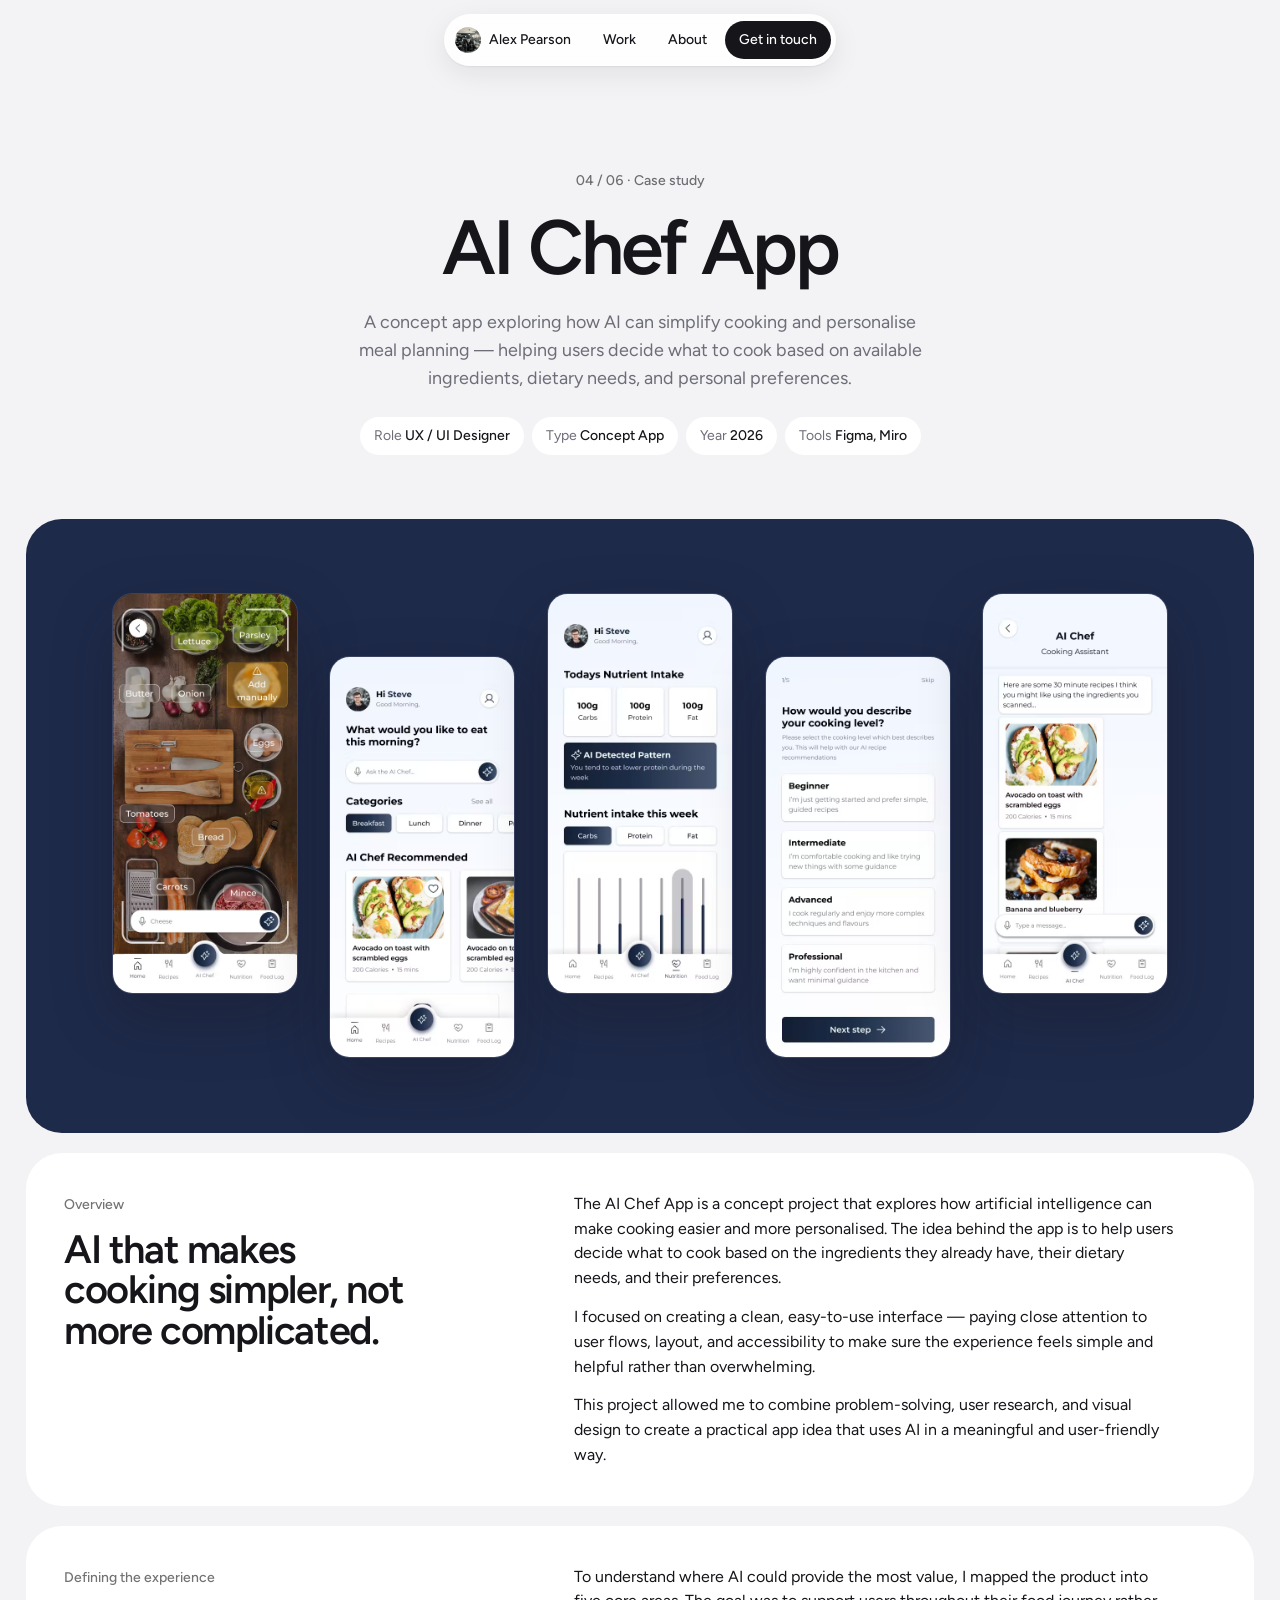
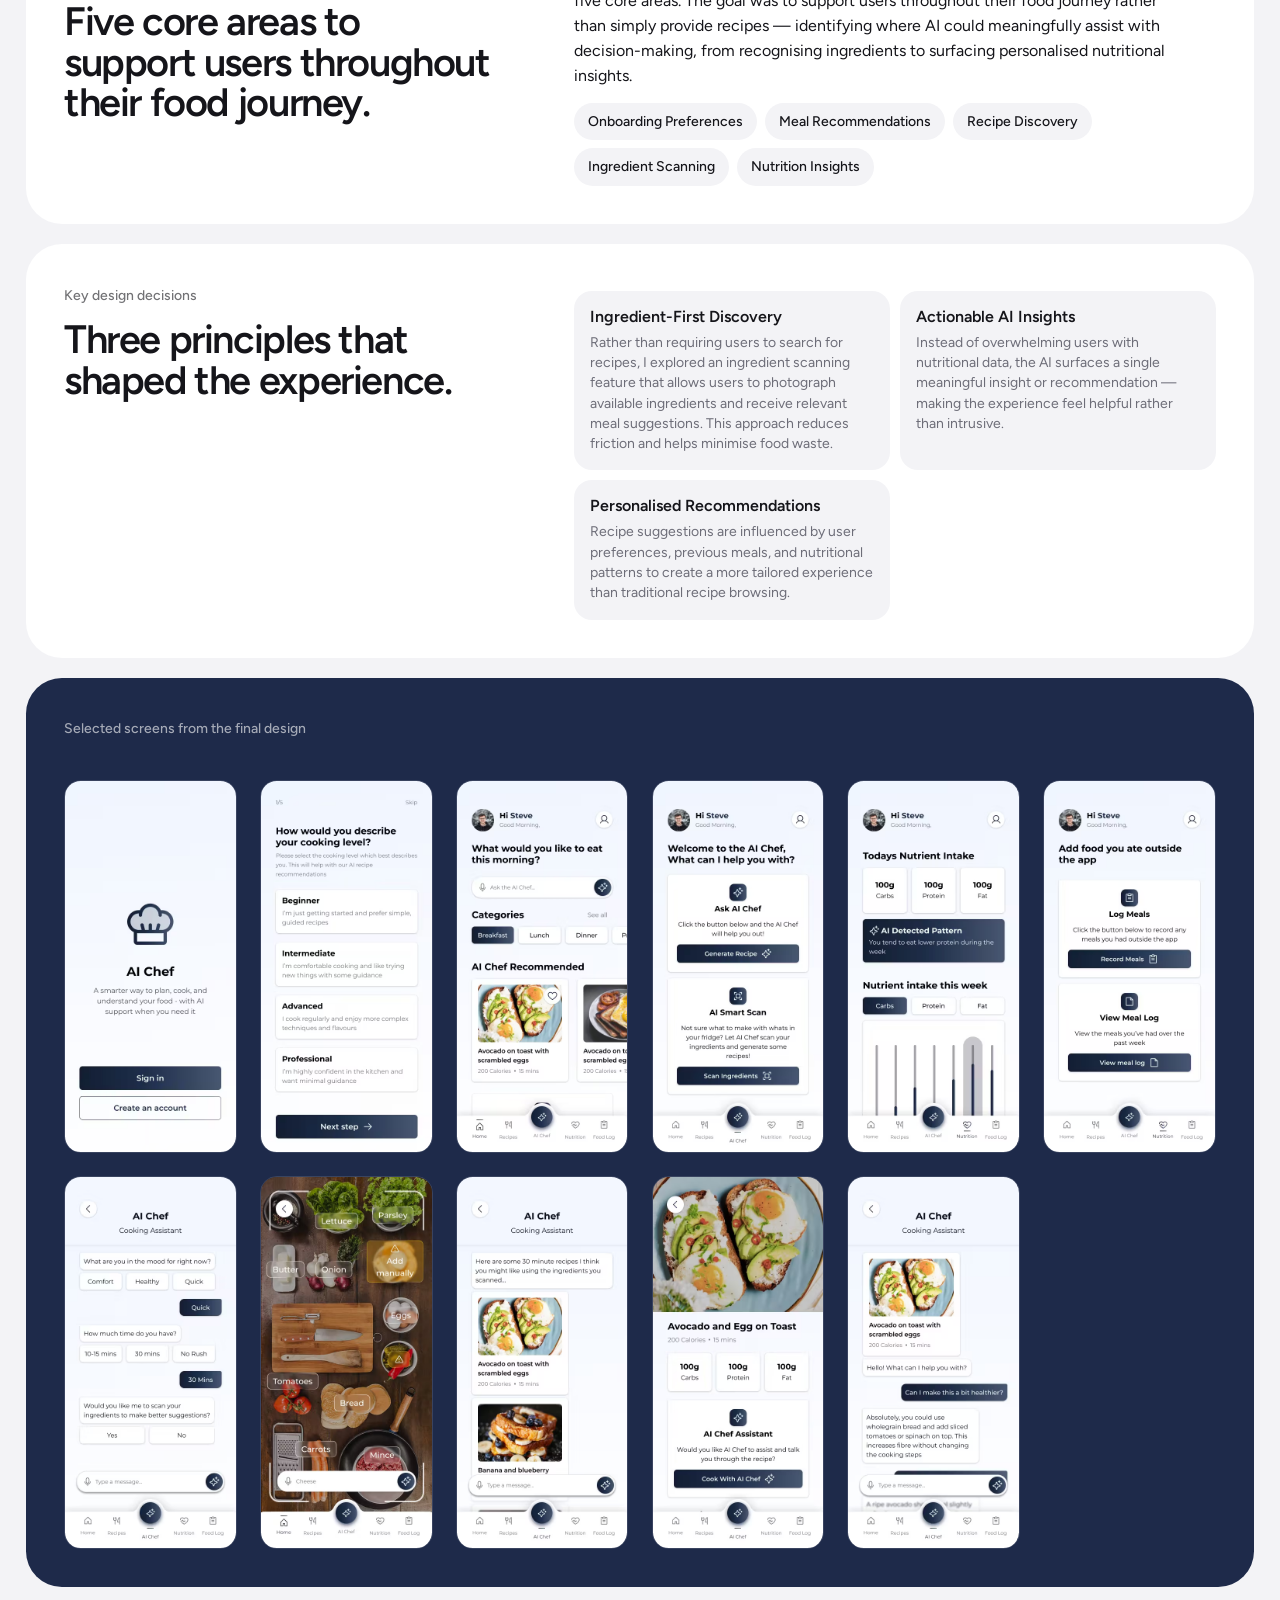
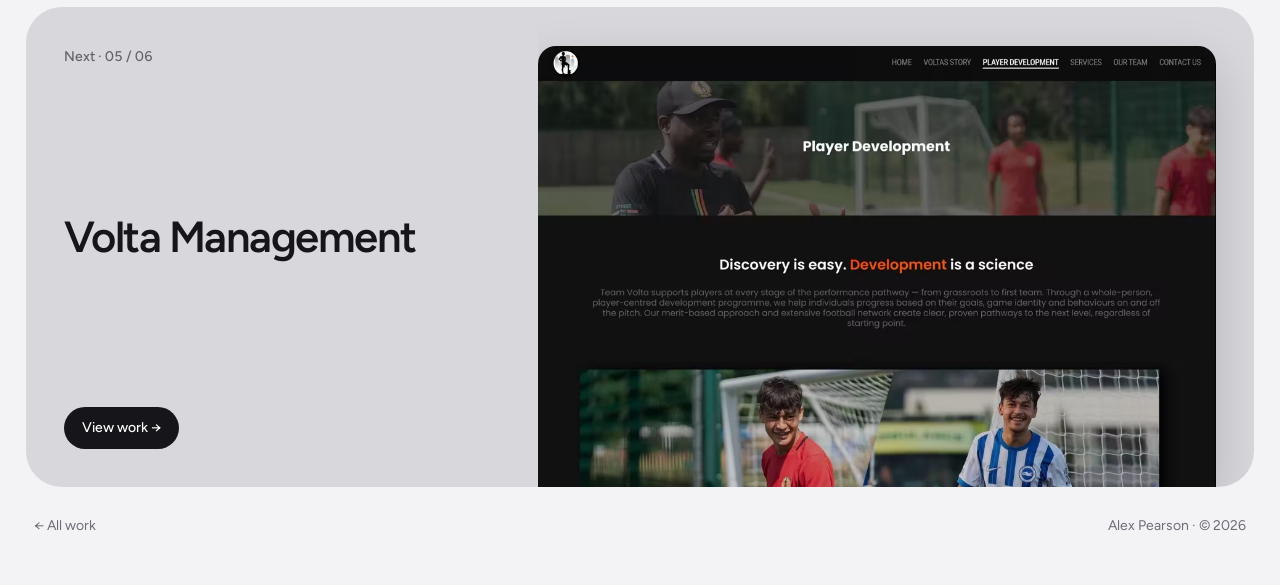
==== ai-chef.html @ eb82ab1e "Speed up page loads with smaller images Serve AVIF copies of every image through <picture>, keeping " ====
<!DOCTYPE html>
<html lang="en">
<head>
  <meta charset="UTF-8" />
  <meta name="viewport" content="width=device-width, initial-scale=1.0" />
  <title>AI Chef App — Alex Pearson</title>
  <meta name="description" content="Case study: a concept app that uses AI to help people decide what to cook from the ingredients they already have." />
  <link rel="preconnect" href="https://fonts.googleapis.com" />
  <link rel="preconnect" href="https://fonts.gstatic.com" crossorigin />
  <link href="https://fonts.googleapis.com/css2?family=Figtree:wght@400;500;600&display=swap" rel="stylesheet" />
  <link rel="stylesheet" href="styles.css" />
</head>
<body>

  <!-- NAV -->
  <nav class="dock">
    <a class="me" href="index.html"><img src="Profile-avatar.jpg" width="26" height="26" alt="" />Alex Pearson</a>
    <a href="index.html#work">Work</a>
    <a href="index.html#about">About</a>
    <a class="go" href="index.html#about">Get in touch</a>
  </nav>

  <header class="hero case">
    <span class="label">04 / 06 · Case study</span>
    <h1>AI Chef App</h1>
    <p>A concept app exploring how AI can simplify cooking and personalise meal planning — helping users decide what to cook based on available ingredients, dietary needs, and personal preferences.</p>
    <div class="pills">
      <span class="pill"><span class="grey">Role</span> <b>UX / UI Designer</b></span>
      <span class="pill"><span class="grey">Type</span> <b>Concept App</b></span>
      <span class="pill"><span class="grey">Year</span> <b>2026</b></span>
      <span class="pill"><span class="grey">Tools</span> <b>Figma, Miro</b></span>
    </div>
  </header>

  <main class="wrap">

    <div class="card dark showcase" style="--tint: var(--aichef);">
      <picture><source srcset="AI%20chef/8.avif" type="image/avif" /><img src="AI%20chef/8.jpg" width="440" height="956" alt="Ingredient scanner labelling items on a worktop" /></picture>
      <picture><source srcset="AI%20chef/3.avif" type="image/avif" /><img src="AI%20chef/3.jpg" width="440" height="956" alt="Home screen with recommended meals" /></picture>
      <picture><source srcset="AI%20chef/5.avif" type="image/avif" /><img src="AI%20chef/5.jpg" width="440" height="956" alt="Nutrition screen" /></picture>
      <picture><source srcset="AI%20chef/2.avif" type="image/avif" /><img src="AI%20chef/2.jpg" width="440" height="956" alt="AI Chef screen" /></picture>
      <picture><source srcset="AI%20chef/9.avif" type="image/avif" /><img src="AI%20chef/9.jpg" width="440" height="956" alt="AI Chef screen" /></picture>
    </div>

    <!-- OVERVIEW -->
    <section class="card read">
      <div>
        <span class="label">Overview</span>
        <h2>AI that makes cooking simpler, not more complicated.</h2>
      </div>
      <div class="body">
        <p>The AI Chef App is a concept project that explores how artificial intelligence can make cooking easier and more personalised. The idea behind the app is to help users decide what to cook based on the ingredients they already have, their dietary needs, and their preferences.</p>
        <p>I focused on creating a clean, easy-to-use interface — paying close attention to user flows, layout, and accessibility to make sure the experience feels simple and helpful rather than overwhelming.</p>
        <p>This project allowed me to combine problem-solving, user research, and visual design to create a practical app idea that uses AI in a meaningful and user-friendly way.</p>
      </div>
    </section>

    <!-- DEFINING THE EXPERIENCE -->
    <section class="card read">
      <div>
        <span class="label">Defining the experience</span>
        <h2>Five core areas to support users throughout their food journey.</h2>
      </div>
      <div class="body">
        <p>To understand where AI could provide the most value, I mapped the product into five core areas. The goal was to support users throughout their food journey rather than simply provide recipes — identifying where AI could meaningfully assist with decision-making, from recognising ingredients to surfacing personalised nutritional insights.</p>
        <div class="pills">
          <span class="pill">Onboarding Preferences</span>
          <span class="pill">Meal Recommendations</span>
          <span class="pill">Recipe Discovery</span>
          <span class="pill">Ingredient Scanning</span>
          <span class="pill">Nutrition Insights</span>
        </div>
      </div>
    </section>

    <!-- KEY DESIGN DECISIONS -->
    <section class="card read">
      <div>
        <span class="label">Key design decisions</span>
        <h2>Three principles that shaped the experience.</h2>
      </div>
      <div class="body">
        <div class="tiles">
          <div><b>Ingredient-First Discovery</b><span>Rather than requiring users to search for recipes, I explored an ingredient scanning feature that allows users to photograph available ingredients and receive relevant meal suggestions. This approach reduces friction and helps minimise food waste.</span></div>
          <div><b>Actionable AI Insights</b><span>Instead of overwhelming users with nutritional data, the AI surfaces a single meaningful insight or recommendation — making the experience feel helpful rather than intrusive.</span></div>
          <div><b>Personalised Recommendations</b><span>Recipe suggestions are influenced by user preferences, previous meals, and nutritional patterns to create a more tailored experience than traditional recipe browsing.</span></div>
        </div>
      </div>
    </section>

    <!-- APP SCREENS -->
    <section class="card dark" style="--tint: var(--aichef);">
      <div class="caption"><span class="label">Selected screens from the final design</span></div>
      <div class="screens" style="--cols: 6;">
        <picture><source srcset="AI%20chef/1.avif" type="image/avif" /><img loading="lazy" decoding="async" src="AI%20chef/1.jpg" width="440" height="956" alt="AI Chef screen 1" /></picture>
        <picture><source srcset="AI%20chef/2.avif" type="image/avif" /><img loading="lazy" decoding="async" src="AI%20chef/2.jpg" width="440" height="956" alt="AI Chef screen 2" /></picture>
        <picture><source srcset="AI%20chef/3.avif" type="image/avif" /><img loading="lazy" decoding="async" src="AI%20chef/3.jpg" width="440" height="956" alt="AI Chef screen 3" /></picture>
        <picture><source srcset="AI%20chef/4.avif" type="image/avif" /><img loading="lazy" decoding="async" src="AI%20chef/4.jpg" width="440" height="956" alt="AI Chef screen 4" /></picture>
        <picture><source srcset="AI%20chef/5.avif" type="image/avif" /><img loading="lazy" decoding="async" src="AI%20chef/5.jpg" width="440" height="956" alt="AI Chef screen 5" /></picture>
        <picture><source srcset="AI%20chef/6.avif" type="image/avif" /><img loading="lazy" decoding="async" src="AI%20chef/6.jpg" width="440" height="956" alt="AI Chef screen 6" /></picture>
        <picture><source srcset="AI%20chef/7.avif" type="image/avif" /><img loading="lazy" decoding="async" src="AI%20chef/7.jpg" width="440" height="956" alt="AI Chef screen 7" /></picture>
        <picture><source srcset="AI%20chef/8.avif" type="image/avif" /><img loading="lazy" decoding="async" src="AI%20chef/8.jpg" width="440" height="956" alt="AI Chef screen 8" /></picture>
        <picture><source srcset="AI%20chef/9.avif" type="image/avif" /><img loading="lazy" decoding="async" src="AI%20chef/9.jpg" width="440" height="956" alt="AI Chef screen 9" /></picture>
        <picture><source srcset="AI%20chef/10.avif" type="image/avif" /><img loading="lazy" decoding="async" src="AI%20chef/10.jpg" width="440" height="956" alt="AI Chef screen 10" /></picture>
        <picture><source srcset="AI%20chef/11.avif" type="image/avif" /><img loading="lazy" decoding="async" src="AI%20chef/11.jpg" width="440" height="956" alt="AI Chef screen 11" /></picture>
      </div>
    </section>

    <!-- NEXT PROJECT -->
    <a class="card next" style="--tint: var(--volta);" href="volta-management.html">
      <div class="next-text">
        <span class="label">Next · 05 / 06</span>
        <h2>Volta Management</h2>
        <span class="more">View work →</span>
      </div>
      <div class="project-media"><picture><source srcset="Volta/Player%20Development%20card.avif" type="image/avif" /><img loading="lazy" decoding="async" src="Volta/Player%20Development%20card.jpg" width="1100" height="900" alt="Volta Management website, Player Development page" /></picture></div>
    </a>

  </main>

  <footer>
    <a href="index.html#work">← All work</a>
    <span>Alex Pearson · © 2026</span>
  </footer>

</body>
</html>
---- styles.css ----
*, *::before, *::after {
  box-sizing: border-box;
  margin: 0;
  padding: 0;
}

:root {
  --bg: #F3F3F6;
  --ink: #15151A;
  --grey: #6D6D78;
  --card: #FFFFFF;
  --night: #16171A;
  --peach: #FFE3D3;
  --sky: #DCE7FF;
  --butter: #FFF0B8;
  --mint: #DFF3E4;
  --rose: #FFDCE5;
  /* Project colours, taken from each project's own interface */
  --football: #0E1410;
  --football-accent: #B6F23C;
  --hawkeye: #18181B;
  --hawkeye-accent: #F26522;
  --smartboot: #D6E4FF;
  --smartboot-accent: #2563EB;
  --aichef: #1E2A4A;
  --volta: #D7D7DC;
  --united: #C8102E;
  --sans: 'Figtree', system-ui, -apple-system, 'Segoe UI', sans-serif;
  --pad: clamp(12px, 2vw, 28px);
  --in: clamp(20px, 3vw, 44px);
  --r: clamp(22px, 2.8vw, 40px);
}

html {
  scroll-behavior: smooth;
}

body {
  background: var(--bg);
  color: var(--ink);
  font-family: var(--sans);
  font-size: 16px;
  line-height: 1.55;
  -webkit-font-smoothing: antialiased;
  padding: 0 var(--pad) 48px;
}

a {
  color: inherit;
  text-decoration: none;
}

a:focus-visible,
button:focus-visible {
  outline: 2px solid var(--ink);
  outline-offset: 3px;
  border-radius: 6px;
}

img {
  display: block;
  max-width: 100%;
  height: auto;
}

/* <picture> only swaps the file format; the <img> inside takes part in layout */
picture {
  display: contents;
}

picture > source {
  display: none;
}

.grey {
  color: var(--grey);
}

.wrap {
  max-width: 1240px;
  margin: 0 auto;
  display: grid;
  gap: 20px;
}

.label {
  font-size: 14px;
  font-weight: 500;
  font-variant-numeric: tabular-nums;
  opacity: 0.6;
}

/* ── NAV ── */
.dock {
  position: sticky;
  top: 14px;
  z-index: 40;
  width: fit-content;
  max-width: 100%;
  margin: 14px auto 0;
  display: flex;
  align-items: center;
  gap: 4px;
  padding: 5px;
  border-radius: 100px;
  background: rgba(255, 255, 255, 0.86);
  backdrop-filter: blur(14px);
  box-shadow: 0 1px 2px rgba(21, 21, 26, 0.06), 0 8px 28px rgba(21, 21, 26, 0.08);
  font-size: 14px;
  font-weight: 500;
}

.dock a {
  padding: 8px 14px;
  border-radius: 100px;
  white-space: nowrap;
  transition: background 0.15s;
}

.dock a:hover {
  background: var(--bg);
}

.dock .me {
  display: flex;
  align-items: center;
  gap: 8px;
  padding-left: 6px;
}

.dock .me img {
  width: 26px;
  height: 26px;
  border-radius: 50%;
  object-fit: cover;
}

.dock .go {
  background: var(--ink);
  color: #FFF;
}

.dock .go:hover {
  background: #33333D;
}

/* ── HERO ── */
.hero {
  max-width: 880px;
  margin: 0 auto;
  padding: clamp(64px, 10vw, 140px) 0 clamp(56px, 8vw, 110px);
  text-align: center;
}

.hero.case {
  padding: clamp(56px, 8vw, 110px) 0 clamp(40px, 5vw, 72px);
}

.hero h1 {
  font-weight: 600;
  font-size: clamp(36px, 6vw, 84px);
  line-height: 1;
  letter-spacing: -0.04em;
  text-wrap: balance;
}

.hero .label + h1 {
  margin-top: 16px;
}

.hero p {
  margin: 22px auto 0;
  max-width: 52ch;
  font-size: clamp(16px, 1.4vw, 19px);
  color: var(--grey);
}

.pills {
  display: flex;
  flex-wrap: wrap;
  gap: 8px;
}

.hero .pills {
  justify-content: center;
  margin-top: 26px;
}

.pill {
  font-size: 14px;
  padding: 8px 14px;
  border-radius: 100px;
  background: var(--card);
}

.pill b {
  font-weight: 500;
}

.read .pill {
  background: var(--bg);
  font-weight: 500;
}

/* ── CARDS ── */
.card {
  border-radius: var(--r);
  background: var(--tint, var(--card));
  overflow: hidden;
}

.card.dark {
  color: #FFF;
}

.more {
  align-self: flex-start;
  font-size: 14px;
  font-weight: 500;
  padding: 10px 18px;
  border-radius: 100px;
  background: var(--accent, var(--ink));
  color: var(--on-accent, #FFF);
  transition: transform 0.2s;
}

.card.dark .more {
  background: var(--accent, #FFF);
  color: var(--on-accent, var(--ink));
}

a.card:hover .more {
  transform: translateX(4px);
}

/* Cards that pile on top of each other as the page scrolls */
.project,
.phase {
  position: sticky;
  top: calc(76px + var(--i) * 12px);
  box-shadow: 0 -10px 30px rgba(21, 21, 26, 0.06);
}

/* ── HOMEPAGE PROJECTS ── */
.project {
  display: grid;
  grid-template-columns: minmax(0, 5fr) minmax(0, 7fr);
  height: clamp(380px, 46vw, 560px);
}

.project-text {
  padding: var(--in);
  display: flex;
  flex-direction: column;
  justify-content: space-between;
  gap: 32px;
}

.project h2 {
  font-weight: 600;
  font-size: clamp(28px, 3.4vw, 50px);
  line-height: 1;
  letter-spacing: -0.035em;
  max-width: 9em;
}

.project h2 + p {
  margin-top: 14px;
  max-width: 32ch;
  opacity: 0.75;
}

.project-media {
  min-height: 0;
  overflow: hidden;
  padding: var(--in) var(--in) 0 0;
  display: flex;
}

.project-media > picture > img {
  width: 100%;
  height: 100%;
  object-fit: cover;
  object-position: top left;
  border-radius: clamp(10px, 1.4vw, 18px) clamp(10px, 1.4vw, 18px) 0 0;
  box-shadow: 0 20px 50px rgba(21, 21, 26, 0.18);
}

/* Landscape work shown whole, not cropped */
.project-media.fit {
  padding: var(--in) var(--in) var(--in) 0;
  align-items: center;
}

.project-media.fit > picture > img {
  height: auto;
  max-height: 100%;
  object-fit: contain;
  border-radius: clamp(10px, 1.4vw, 18px);
}

/* The basketball exports carry a white strip along the bottom edge; trim it */
.trim img,
.project-media.trim > picture > img {
  aspect-ratio: 1200 / 640;
  object-fit: cover;
  object-position: top;
}

.card.dark .project-media.fit > picture > img,
.card.dark.showcase-wide.fit img {
  outline: 1px solid rgba(255, 255, 255, 0.12);
  outline-offset: -1px;
}

.phones {
  display: flex;
  justify-content: center;
  align-items: flex-start;
  gap: 5%;
  width: 100%;
  padding: 0 6%;
}

.phones img {
  flex: 1 1 0;
  min-width: 0;
  max-width: 240px;
  border-radius: clamp(10px, 1.6vw, 24px);
  box-shadow: 0 20px 50px rgba(21, 21, 26, 0.22);
}

.phones picture:nth-child(2) img {
  margin-top: 8%;
}

/* ── ABOUT ── */
.about {
  display: grid;
  grid-template-columns: minmax(0, 4fr) minmax(0, 8fr);
  height: auto;
  min-height: clamp(380px, 46vw, 560px);
}

.about > picture > img {
  width: 100%;
  height: 100%;
  min-height: 0;
  object-fit: cover;
}

.about .big {
  font-weight: 500;
  font-size: clamp(20px, 2.3vw, 34px);
  line-height: 1.15;
  letter-spacing: -0.025em;
  max-width: 24em;
}

.email {
  font-weight: 600;
  font-size: clamp(22px, 3.4vw, 50px);
  letter-spacing: -0.035em;
  line-height: 1.1;
  overflow-wrap: anywhere;
}

.links {
  display: flex;
  flex-wrap: wrap;
  gap: 8px;
  margin-top: 16px;
}

.links a,
.links button {
  font: inherit;
  font-size: 14px;
  font-weight: 500;
  color: inherit;
  background: none;
  padding: 9px 16px;
  border-radius: 100px;
  border: 1px solid rgba(255, 255, 255, 0.3);
  cursor: pointer;
  transition: background 0.15s, color 0.15s;
}

.links a:hover,
.links button:hover {
  background: #FFF;
  color: var(--ink);
}

/* ── CASE STUDY: SHOWCASE ── */
.showcase {
  display: flex;
  justify-content: center;
  align-items: flex-start;
  gap: 3%;
  aspect-ratio: 2 / 1;
  padding: 6% 7% 0;
}

.showcase img {
  flex: 1 1 0;
  min-width: 0;
  max-width: 250px;
  border-radius: clamp(10px, 1.6vw, 26px);
  box-shadow: 0 24px 60px rgba(21, 21, 26, 0.28);
}

.showcase.dark img {
  border: 1px solid rgba(255, 255, 255, 0.12);
}

.showcase picture:nth-child(even) img {
  margin-top: 6%;
}

.showcase-wide {
  aspect-ratio: 2 / 1;
  padding: var(--in) var(--in) 0;
}

.showcase-wide img {
  width: 100%;
  height: 100%;
  object-fit: cover;
  object-position: top;
  border-radius: clamp(10px, 1.4vw, 18px) clamp(10px, 1.4vw, 18px) 0 0;
  box-shadow: 0 24px 60px rgba(21, 21, 26, 0.22);
}

.showcase-wide.fit {
  aspect-ratio: auto;
  padding: var(--in);
}

.showcase-wide.fit img {
  height: auto;
  border-radius: clamp(10px, 1.4vw, 18px);
}

/* ── CASE STUDY: RESULTS ── */
.results {
  display: grid;
  grid-template-columns: repeat(auto-fit, minmax(220px, 1fr));
  gap: 20px;
}

.result {
  padding: clamp(18px, 2.2vw, 30px);
  display: flex;
  flex-direction: column;
  justify-content: space-between;
  gap: 28px;
  min-height: 200px;
}

.result b {
  font-weight: 600;
  font-size: clamp(40px, 5vw, 72px);
  line-height: 0.9;
  letter-spacing: -0.04em;
  font-variant-numeric: tabular-nums;
}

.result b.word {
  font-size: clamp(28px, 3.2vw, 46px);
  line-height: 1;
}

.result b small {
  font-size: 0.4em;
  font-weight: 500;
  letter-spacing: -0.01em;
  opacity: 0.55;
}

.result p {
  font-size: 14px;
  line-height: 1.4;
  max-width: 30ch;
}

/* ── CASE STUDY: READING SECTIONS ── */
.read {
  display: grid;
  grid-template-columns: minmax(0, 5fr) minmax(0, 7fr);
  gap: 24px clamp(24px, 4vw, 64px);
  padding: var(--in);
}

.read h2 {
  margin-top: 12px;
  font-weight: 600;
  font-size: clamp(26px, 3.1vw, 44px);
  line-height: 1.02;
  letter-spacing: -0.035em;
  max-width: 12em;
  text-wrap: balance;
}

.read .body {
  display: grid;
  gap: 14px;
  align-content: start;
}

.read .body p {
  max-width: 60ch;
}

ul.list {
  list-style: none;
  display: grid;
  gap: 6px;
}

ul.list li {
  position: relative;
  padding-left: 20px;
  max-width: 56ch;
}

ul.list li::before {
  content: '';
  position: absolute;
  left: 0;
  top: 0.62em;
  width: 8px;
  height: 8px;
  border-radius: 50%;
  background: currentColor;
  opacity: 0.25;
}

.cols {
  display: grid;
  grid-template-columns: repeat(2, minmax(0, 1fr));
  gap: 20px 28px;
  align-content: start;
}

.cols h4 {
  font-size: 14px;
  font-weight: 500;
  opacity: 0.6;
  margin-bottom: 10px;
}

.tiles {
  display: grid;
  grid-template-columns: repeat(2, minmax(0, 1fr));
  gap: 10px;
  margin-top: 8px;
}

.tiles.three {
  grid-template-columns: repeat(3, minmax(0, 1fr));
}

.tiles div {
  background: var(--bg);
  border-radius: 18px;
  padding: 16px;
}

.tiles b {
  display: block;
  font-weight: 600;
  line-height: 1.25;
  margin-bottom: 6px;
}

.tiles span {
  display: block;
  font-size: 14px;
  line-height: 1.45;
  color: var(--grey);
}

/* ── CASE STUDY: STACKED PHASES ── */
.phases {
  display: grid;
  gap: 20px;
}

.phase {
  display: grid;
  grid-template-columns: minmax(0, 5fr) minmax(0, 7fr);
  gap: 24px clamp(24px, 4vw, 64px);
  padding: var(--in);
  min-height: 360px;
}

.phase h3 {
  margin-top: 12px;
  font-weight: 600;
  font-size: clamp(32px, 4.4vw, 64px);
  line-height: 0.95;
  letter-spacing: -0.04em;
}

.phase h3.long {
  font-size: clamp(28px, 3.4vw, 48px);
  line-height: 1;
}

.phase h3 + p {
  margin-top: 14px;
  max-width: 30ch;
  opacity: 0.75;
}

.phase ul.list li {
  font-size: 15px;
  line-height: 1.4;
}

/* ── CASE STUDY: MEDIA ── */
.frames {
  display: grid;
  grid-template-columns: repeat(2, minmax(0, 1fr));
  gap: 20px;
  align-items: start;
}

.frames img {
  width: 100%;
  border-radius: clamp(14px, 1.8vw, 24px);
  background: var(--card);
}

.frames.one {
  grid-template-columns: minmax(0, 1fr);
}

.frames.narrow {
  grid-template-columns: minmax(0, 720px);
  justify-content: center;
}

.screens {
  display: grid;
  grid-template-columns: repeat(var(--cols, 5), minmax(0, 1fr));
  gap: clamp(10px, 1.8vw, 26px);
  padding: var(--in);
}

.screens img {
  width: 100%;
  border-radius: clamp(8px, 1.3vw, 20px);
  box-shadow: 0 12px 30px rgba(21, 21, 26, 0.14);
}

.card.dark .screens img {
  border: 1px solid rgba(255, 255, 255, 0.12);
  box-shadow: none;
}

.caption {
  padding: var(--in) var(--in) 0;
}

/* ── CASE STUDY: NEXT ── */
.next {
  display: grid;
  grid-template-columns: minmax(0, 5fr) minmax(0, 7fr);
  height: clamp(340px, 40vw, 480px);
}

.next-text {
  padding: var(--in);
  display: flex;
  flex-direction: column;
  justify-content: space-between;
  gap: 32px;
}

.next h2 {
  font-weight: 600;
  font-size: clamp(28px, 3.4vw, 50px);
  line-height: 1;
  letter-spacing: -0.035em;
  max-width: 9em;
}

/* ── FOOTER ── */
footer {
  max-width: 1240px;
  margin: 0 auto;
  display: flex;
  flex-wrap: wrap;
  justify-content: space-between;
  gap: 8px 24px;
  padding: 28px 8px 0;
  font-size: 14px;
  color: var(--grey);
}

footer a:hover {
  color: var(--ink);
}

/* ── RESPONSIVE ── */
@media (max-width: 820px) {
  .project,
  .phase {
    position: static;
  }

  .project,
  .about,
  .read,
  .phase,
  .next {
    grid-template-columns: minmax(0, 1fr);
    height: auto;
  }

  .project-media {
    padding: 0 20px;
  }

  .project-media > picture > img,
  .project-media .phones {
    height: 300px;
  }

  .project-media.fit {
    padding: 0 20px 20px;
  }

  .project-media.fit > picture > img {
    height: auto;
  }

  .phones {
    overflow: hidden;
  }

  .about > picture > img {
    aspect-ratio: 4 / 3;
  }

  .dock a:not(.me):not(.go) {
    display: none;
  }

  .results {
    grid-template-columns: repeat(2, minmax(0, 1fr));
    gap: 12px;
  }

  .result {
    min-height: 160px;
  }

  .tiles,
  .tiles.three,
  .cols {
    grid-template-columns: minmax(0, 1fr);
  }

  .showcase,
  .showcase-wide {
    aspect-ratio: 4 / 3;
  }

  .showcase-wide.fit {
    aspect-ratio: auto;
  }

  .showcase picture:nth-child(n + 4) {
    display: none;
  }

  .frames {
    grid-template-columns: minmax(0, 1fr);
    gap: 12px;
  }

  .screens {
    grid-template-columns: repeat(3, minmax(0, 1fr));
  }

  .next .project-media:not(.fit) {
    height: 260px;
  }
}

@media (prefers-reduced-motion: reduce) {
  html {
    scroll-behavior: auto;
  }

  * {
    transition: none !important;
  }

  .project,
  .phase {
    position: static;
  }
}
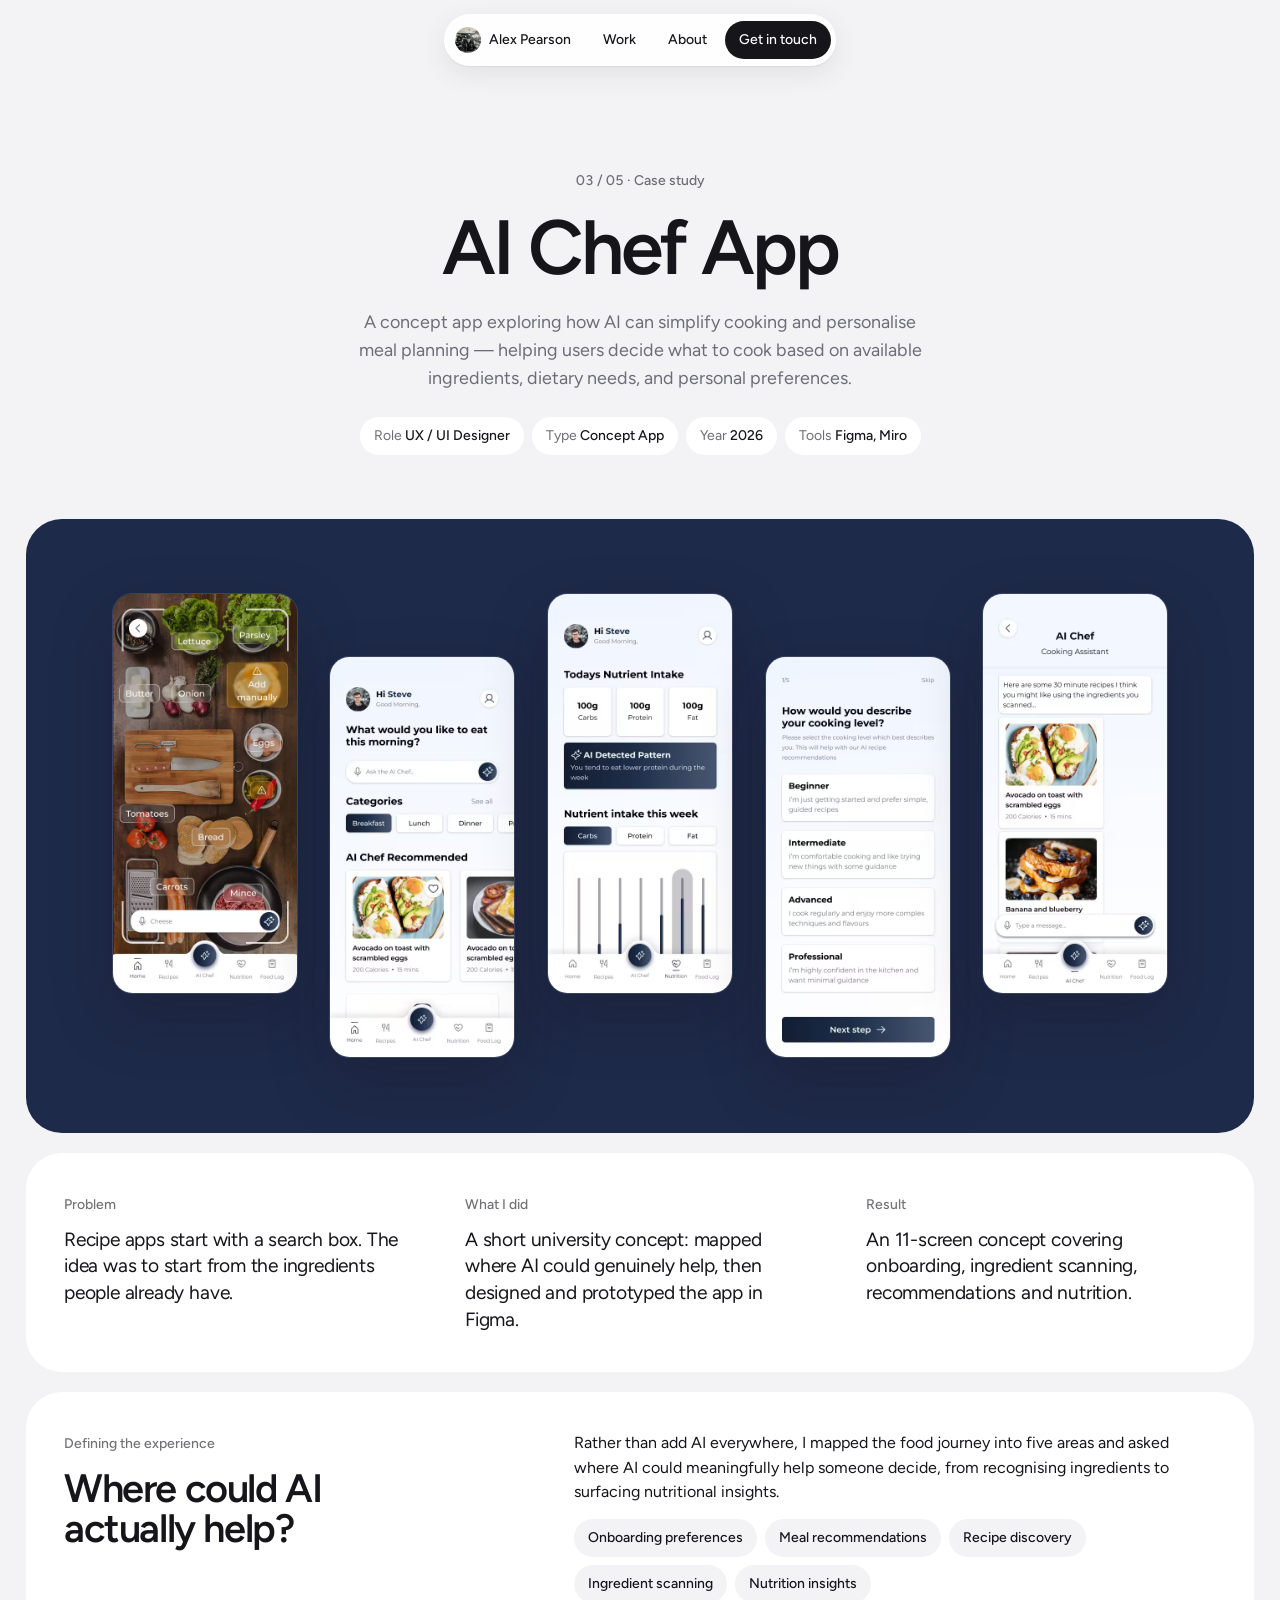
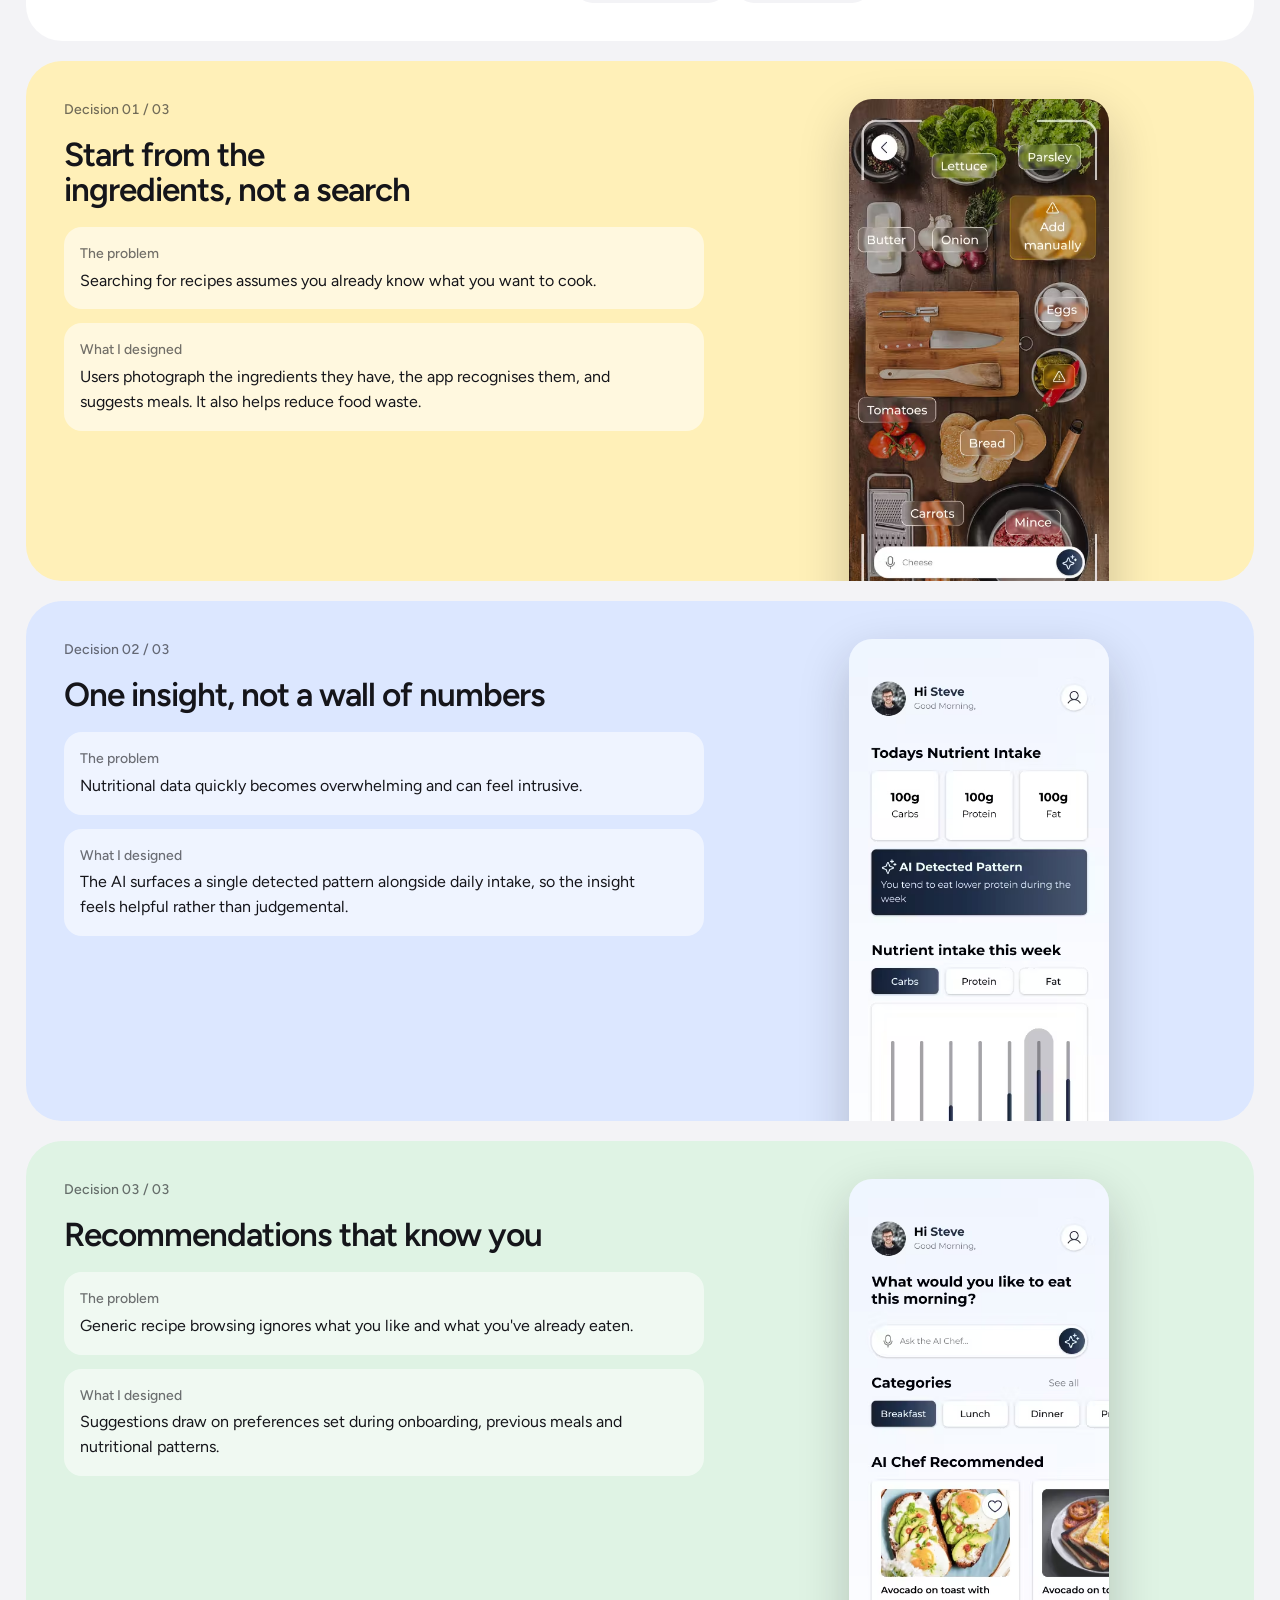
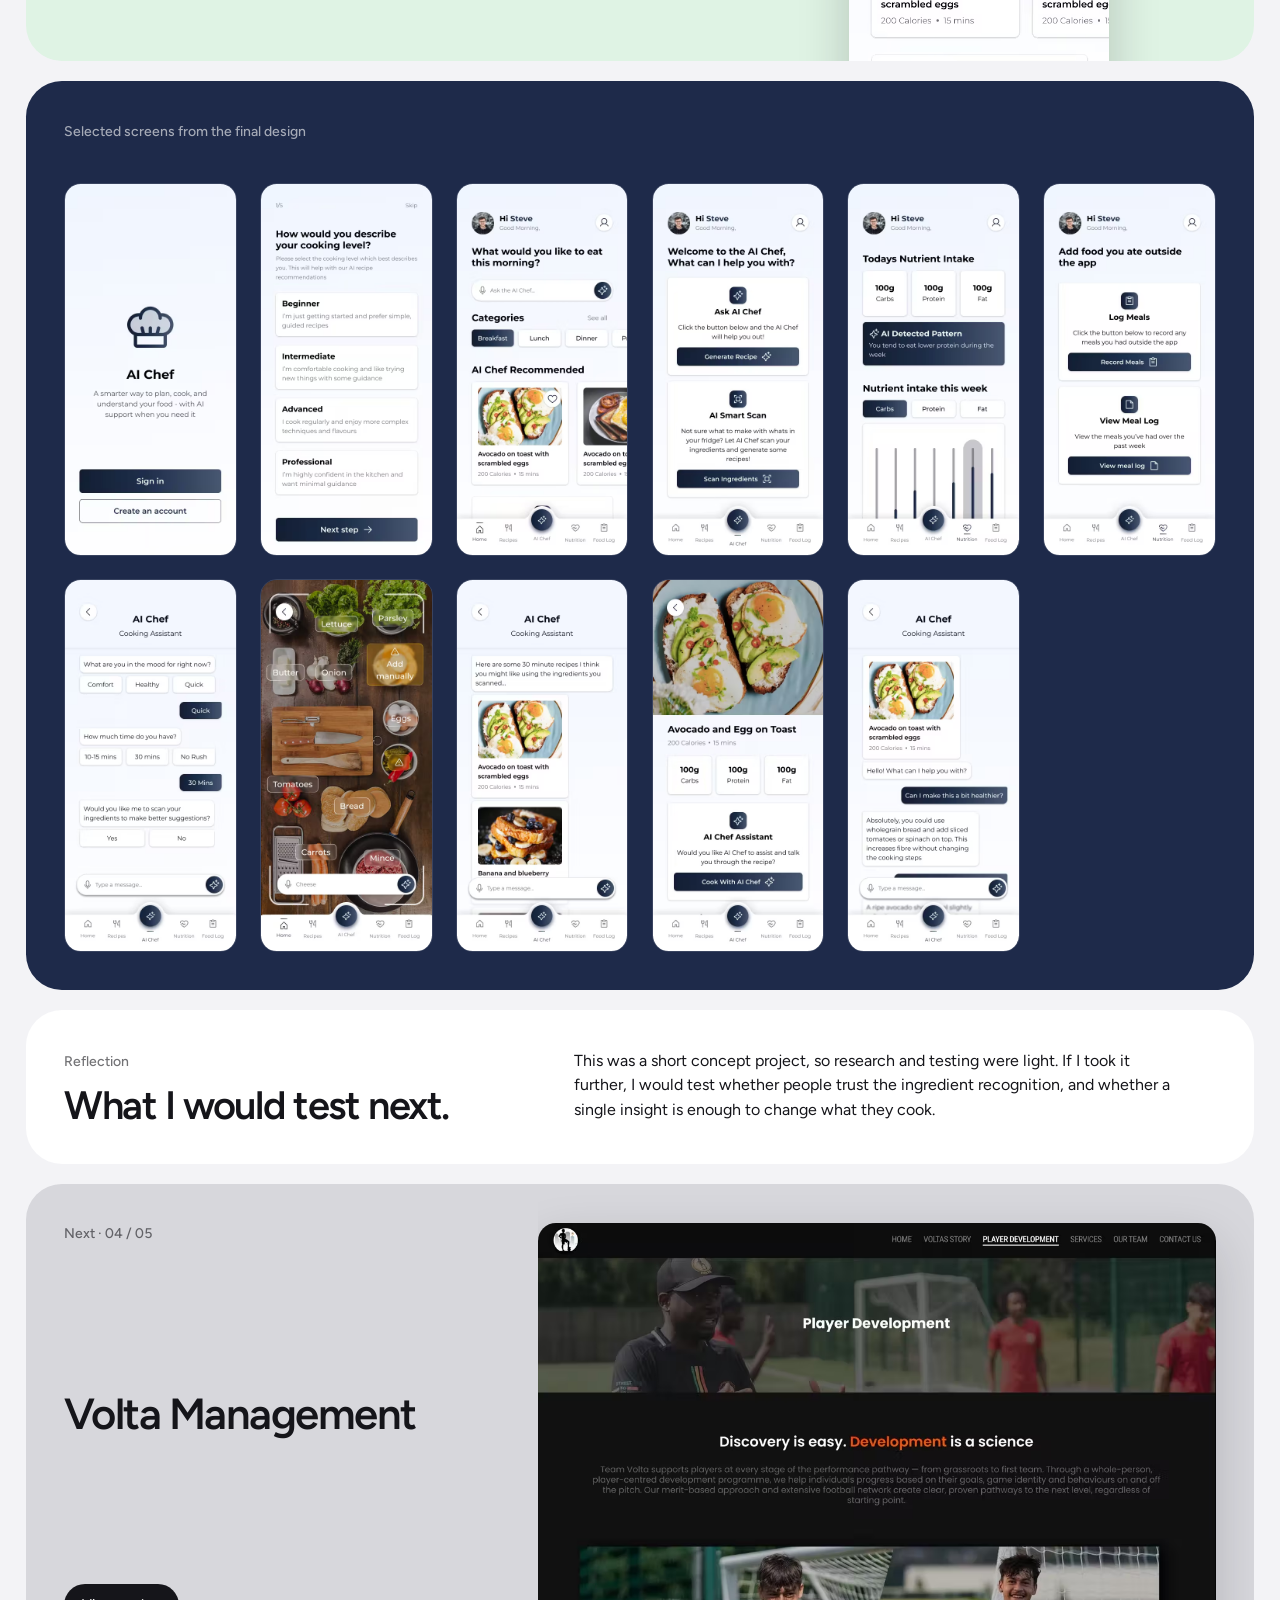
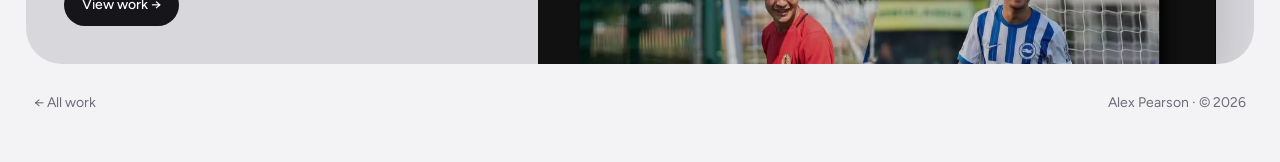
==== commit a3dbcc70: "Restructure case studies around research and design decisions Lead each case study with a summary, r" ====
--- a/ai-chef.html
+++ b/ai-chef.html
@@ -21,7 +21,7 @@
   </nav>
 
   <header class="hero case">
-    <span class="label">04 / 06 · Case study</span>
+    <span class="label">03 / 05 · Case study</span>
     <h1>AI Chef App</h1>
     <p>A concept app exploring how AI can simplify cooking and personalise meal planning — helping users decide what to cook based on available ingredients, dietary needs, and personal preferences.</p>
     <div class="pills">
@@ -42,51 +42,76 @@
       <picture><source srcset="AI%20chef/9.avif" type="image/avif" /><img src="AI%20chef/9.jpg" width="440" height="956" alt="AI Chef screen" /></picture>
     </div>
 
-    <!-- OVERVIEW -->
-    <section class="card read">
+    <!-- AT A GLANCE -->
+    <section class="card glance" aria-label="Project summary">
       <div>
-        <span class="label">Overview</span>
-        <h2>AI that makes cooking simpler, not more complicated.</h2>
+        <span class="label">Problem</span>
+        <p>Recipe apps start with a search box. The idea was to start from the ingredients people already have.</p>
       </div>
-      <div class="body">
-        <p>The AI Chef App is a concept project that explores how artificial intelligence can make cooking easier and more personalised. The idea behind the app is to help users decide what to cook based on the ingredients they already have, their dietary needs, and their preferences.</p>
-        <p>I focused on creating a clean, easy-to-use interface — paying close attention to user flows, layout, and accessibility to make sure the experience feels simple and helpful rather than overwhelming.</p>
-        <p>This project allowed me to combine problem-solving, user research, and visual design to create a practical app idea that uses AI in a meaningful and user-friendly way.</p>
+      <div>
+        <span class="label">What I did</span>
+        <p>A short university concept: mapped where AI could genuinely help, then designed and prototyped the app in Figma.</p>
+      </div>
+      <div>
+        <span class="label">Result</span>
+        <p>An 11-screen concept covering onboarding, ingredient scanning, recommendations and nutrition.</p>
       </div>
     </section>
 
-    <!-- DEFINING THE EXPERIENCE -->
     <section class="card read">
       <div>
         <span class="label">Defining the experience</span>
-        <h2>Five core areas to support users throughout their food journey.</h2>
+        <h2>Where could AI actually help?</h2>
       </div>
       <div class="body">
-        <p>To understand where AI could provide the most value, I mapped the product into five core areas. The goal was to support users throughout their food journey rather than simply provide recipes — identifying where AI could meaningfully assist with decision-making, from recognising ingredients to surfacing personalised nutritional insights.</p>
+        <p>Rather than add AI everywhere, I mapped the food journey into five areas and asked where AI could meaningfully help someone decide, from recognising ingredients to surfacing nutritional insights.</p>
         <div class="pills">
-          <span class="pill">Onboarding Preferences</span>
-          <span class="pill">Meal Recommendations</span>
-          <span class="pill">Recipe Discovery</span>
-          <span class="pill">Ingredient Scanning</span>
-          <span class="pill">Nutrition Insights</span>
+          <span class="pill">Onboarding preferences</span>
+          <span class="pill">Meal recommendations</span>
+          <span class="pill">Recipe discovery</span>
+          <span class="pill">Ingredient scanning</span>
+          <span class="pill">Nutrition insights</span>
         </div>
       </div>
     </section>
 
-    <!-- KEY DESIGN DECISIONS -->
-    <section class="card read">
-      <div>
-        <span class="label">Key design decisions</span>
-        <h2>Three principles that shaped the experience.</h2>
-      </div>
-      <div class="body">
-        <div class="tiles">
-          <div><b>Ingredient-First Discovery</b><span>Rather than requiring users to search for recipes, I explored an ingredient scanning feature that allows users to photograph available ingredients and receive relevant meal suggestions. This approach reduces friction and helps minimise food waste.</span></div>
-          <div><b>Actionable AI Insights</b><span>Instead of overwhelming users with nutritional data, the AI surfaces a single meaningful insight or recommendation — making the experience feel helpful rather than intrusive.</span></div>
-          <div><b>Personalised Recommendations</b><span>Recipe suggestions are influenced by user preferences, previous meals, and nutritional patterns to create a more tailored experience than traditional recipe browsing.</span></div>
+    <div class="decisions">
+      <section class="card decision" style="--tint: var(--butter);">
+        <div class="decision-text">
+          <span class="label">Decision 01 / 03</span>
+          <h3>Start from the ingredients, not a search</h3>
+          <dl class="why">
+            <div><dt>The problem</dt><dd>Searching for recipes assumes you already know what you want to cook.</dd></div>
+            <div><dt>What I designed</dt><dd>Users photograph the ingredients they have, the app recognises them, and suggests meals. It also helps reduce food waste.</dd></div>
+          </dl>
         </div>
-      </div>
-    </section>
+        <div class="decision-media"><picture><source srcset="AI%20chef/8.avif" type="image/avif" /><img loading="lazy" decoding="async" src="AI%20chef/8.jpg" width="440" height="956" alt="Ingredient scanner labelling items on a kitchen worktop" /></picture></div>
+      </section>
+
+      <section class="card decision" style="--tint: var(--sky);">
+        <div class="decision-text">
+          <span class="label">Decision 02 / 03</span>
+          <h3>One insight, not a wall of numbers</h3>
+          <dl class="why">
+            <div><dt>The problem</dt><dd>Nutritional data quickly becomes overwhelming and can feel intrusive.</dd></div>
+            <div><dt>What I designed</dt><dd>The AI surfaces a single detected pattern alongside daily intake, so the insight feels helpful rather than judgemental.</dd></div>
+          </dl>
+        </div>
+        <div class="decision-media"><picture><source srcset="AI%20chef/5.avif" type="image/avif" /><img loading="lazy" decoding="async" src="AI%20chef/5.jpg" width="440" height="956" alt="Nutrition screen with daily intake and one AI detected pattern" /></picture></div>
+      </section>
+
+      <section class="card decision" style="--tint: var(--mint);">
+        <div class="decision-text">
+          <span class="label">Decision 03 / 03</span>
+          <h3>Recommendations that know you</h3>
+          <dl class="why">
+            <div><dt>The problem</dt><dd>Generic recipe browsing ignores what you like and what you've already eaten.</dd></div>
+            <div><dt>What I designed</dt><dd>Suggestions draw on preferences set during onboarding, previous meals and nutritional patterns.</dd></div>
+          </dl>
+        </div>
+        <div class="decision-media"><picture><source srcset="AI%20chef/3.avif" type="image/avif" /><img loading="lazy" decoding="async" src="AI%20chef/3.jpg" width="440" height="956" alt="Home screen with AI Chef recommended meals" /></picture></div>
+      </section>
+    </div>
 
     <!-- APP SCREENS -->
     <section class="card dark" style="--tint: var(--aichef);">
@@ -106,10 +131,20 @@
       </div>
     </section>
 
+    <section class="card read">
+      <div>
+        <span class="label">Reflection</span>
+        <h2>What I would test next.</h2>
+      </div>
+      <div class="body">
+        <p>This was a short concept project, so research and testing were light. If I took it further, I would test whether people trust the ingredient recognition, and whether a single insight is enough to change what they cook.</p>
+      </div>
+    </section>
+
     <!-- NEXT PROJECT -->
     <a class="card next" style="--tint: var(--volta);" href="volta-management.html">
       <div class="next-text">
-        <span class="label">Next · 05 / 06</span>
+        <span class="label">Next · 04 / 05</span>
         <h2>Volta Management</h2>
         <span class="more">View work →</span>
       </div>
--- a/styles.css
+++ b/styles.css
@@ -805,3 +805,124 @@
     position: static;
   }
 }
+
+/* ── CASE STUDY: UX STORY ── */
+.glance {
+  display: grid;
+  grid-template-columns: repeat(3, minmax(0, 1fr));
+  gap: 24px clamp(24px, 4vw, 56px);
+  padding: var(--in);
+}
+
+.glance p {
+  margin-top: 10px;
+  font-size: clamp(17px, 1.5vw, 20px);
+  line-height: 1.4;
+  letter-spacing: -0.01em;
+  max-width: 32ch;
+}
+
+.glance b {
+  font-weight: 600;
+}
+
+.read i {
+  font-style: italic;
+}
+
+.tiles.insight span::before {
+  content: '→ ';
+}
+
+.decisions {
+  display: grid;
+  gap: 20px;
+}
+
+.decision {
+  display: grid;
+  grid-template-columns: minmax(0, 7fr) minmax(0, 5fr);
+  min-height: 420px;
+}
+
+.decision-text {
+  padding: var(--in);
+  display: grid;
+  gap: 16px;
+  align-content: start;
+}
+
+.decision h3 {
+  font-weight: 600;
+  font-size: clamp(24px, 2.6vw, 38px);
+  line-height: 1.05;
+  letter-spacing: -0.03em;
+  max-width: 16em;
+  text-wrap: balance;
+}
+
+.why {
+  display: grid;
+  gap: 14px;
+  margin-top: 4px;
+}
+
+.why div {
+  background: rgba(255, 255, 255, 0.55);
+  border-radius: 18px;
+  padding: 16px;
+}
+
+.why dt {
+  font-size: 14px;
+  font-weight: 500;
+  opacity: 0.6;
+  margin-bottom: 4px;
+}
+
+.why dd {
+  max-width: 56ch;
+}
+
+.decision-media {
+  min-height: 0;
+  overflow: hidden;
+  display: flex;
+  justify-content: center;
+  align-items: flex-start;
+  padding: var(--in) var(--in) 0 0;
+  max-height: 520px;
+}
+
+.decision-media img {
+  width: min(260px, 100%);
+  border-radius: clamp(14px, 1.8vw, 26px);
+  box-shadow: 0 20px 50px rgba(21, 21, 26, 0.22);
+}
+
+@media (max-width: 820px) {
+  .glance,
+  .decision {
+    grid-template-columns: minmax(0, 1fr);
+  }
+
+  .decision-media {
+    padding: 0 20px;
+    max-height: 340px;
+  }
+}
+
+.decision.text-only {
+  grid-template-columns: minmax(0, 1fr);
+  min-height: 0;
+}
+
+.decision.text-only .why {
+  grid-template-columns: repeat(2, minmax(0, 1fr));
+}
+
+@media (max-width: 820px) {
+  .decision.text-only .why {
+    grid-template-columns: minmax(0, 1fr);
+  }
+}
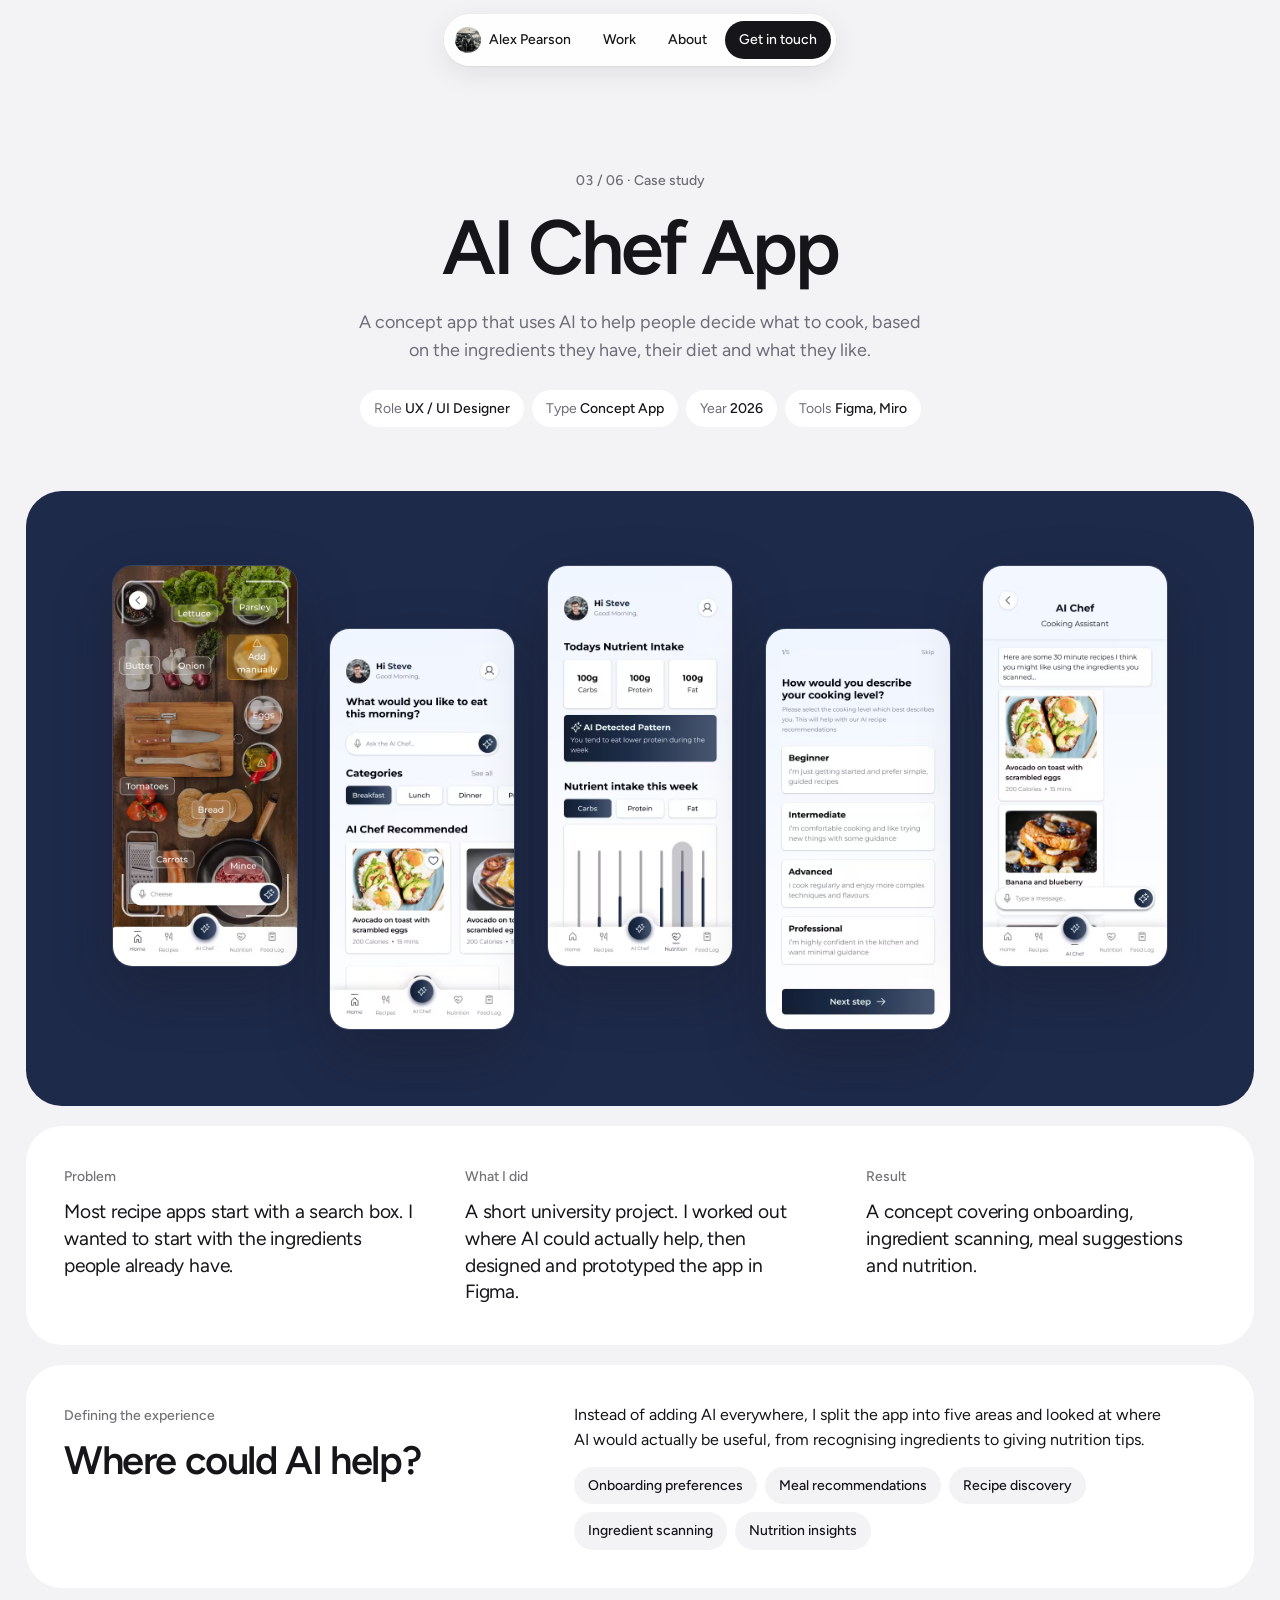
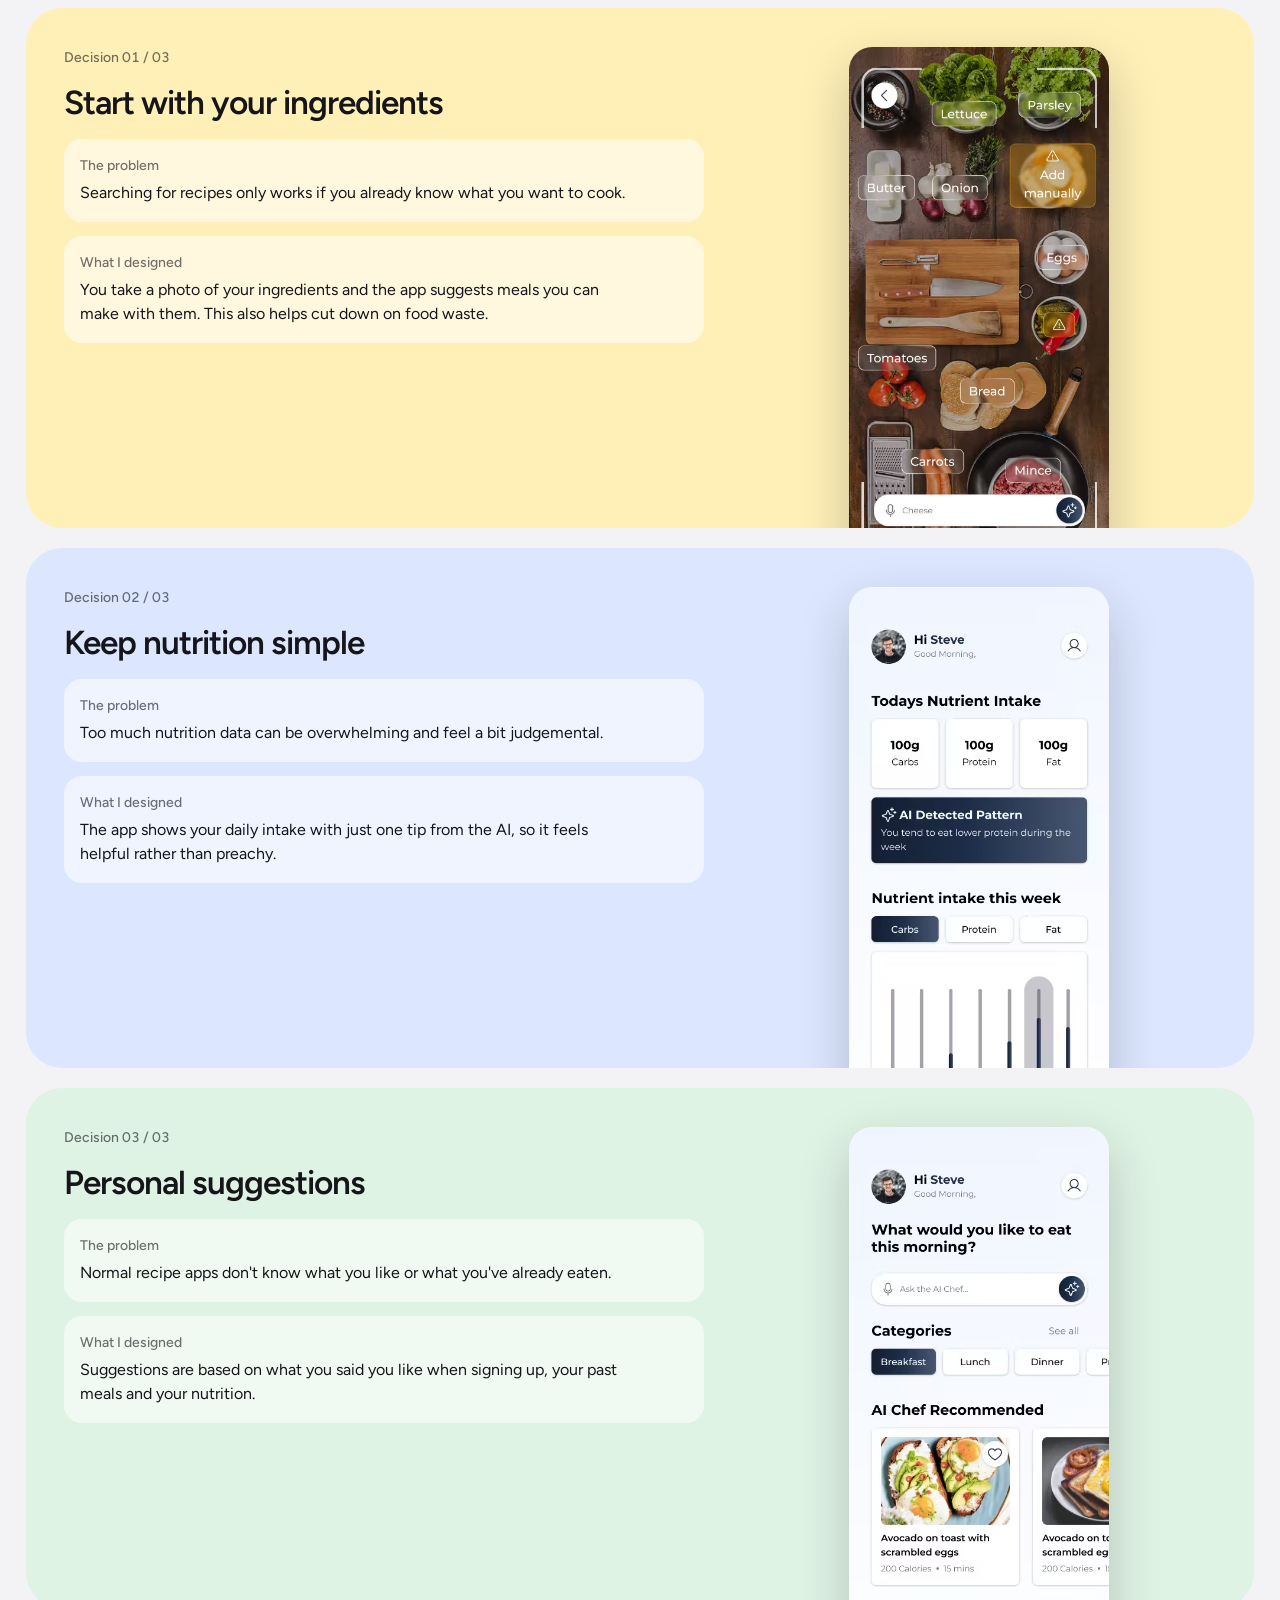
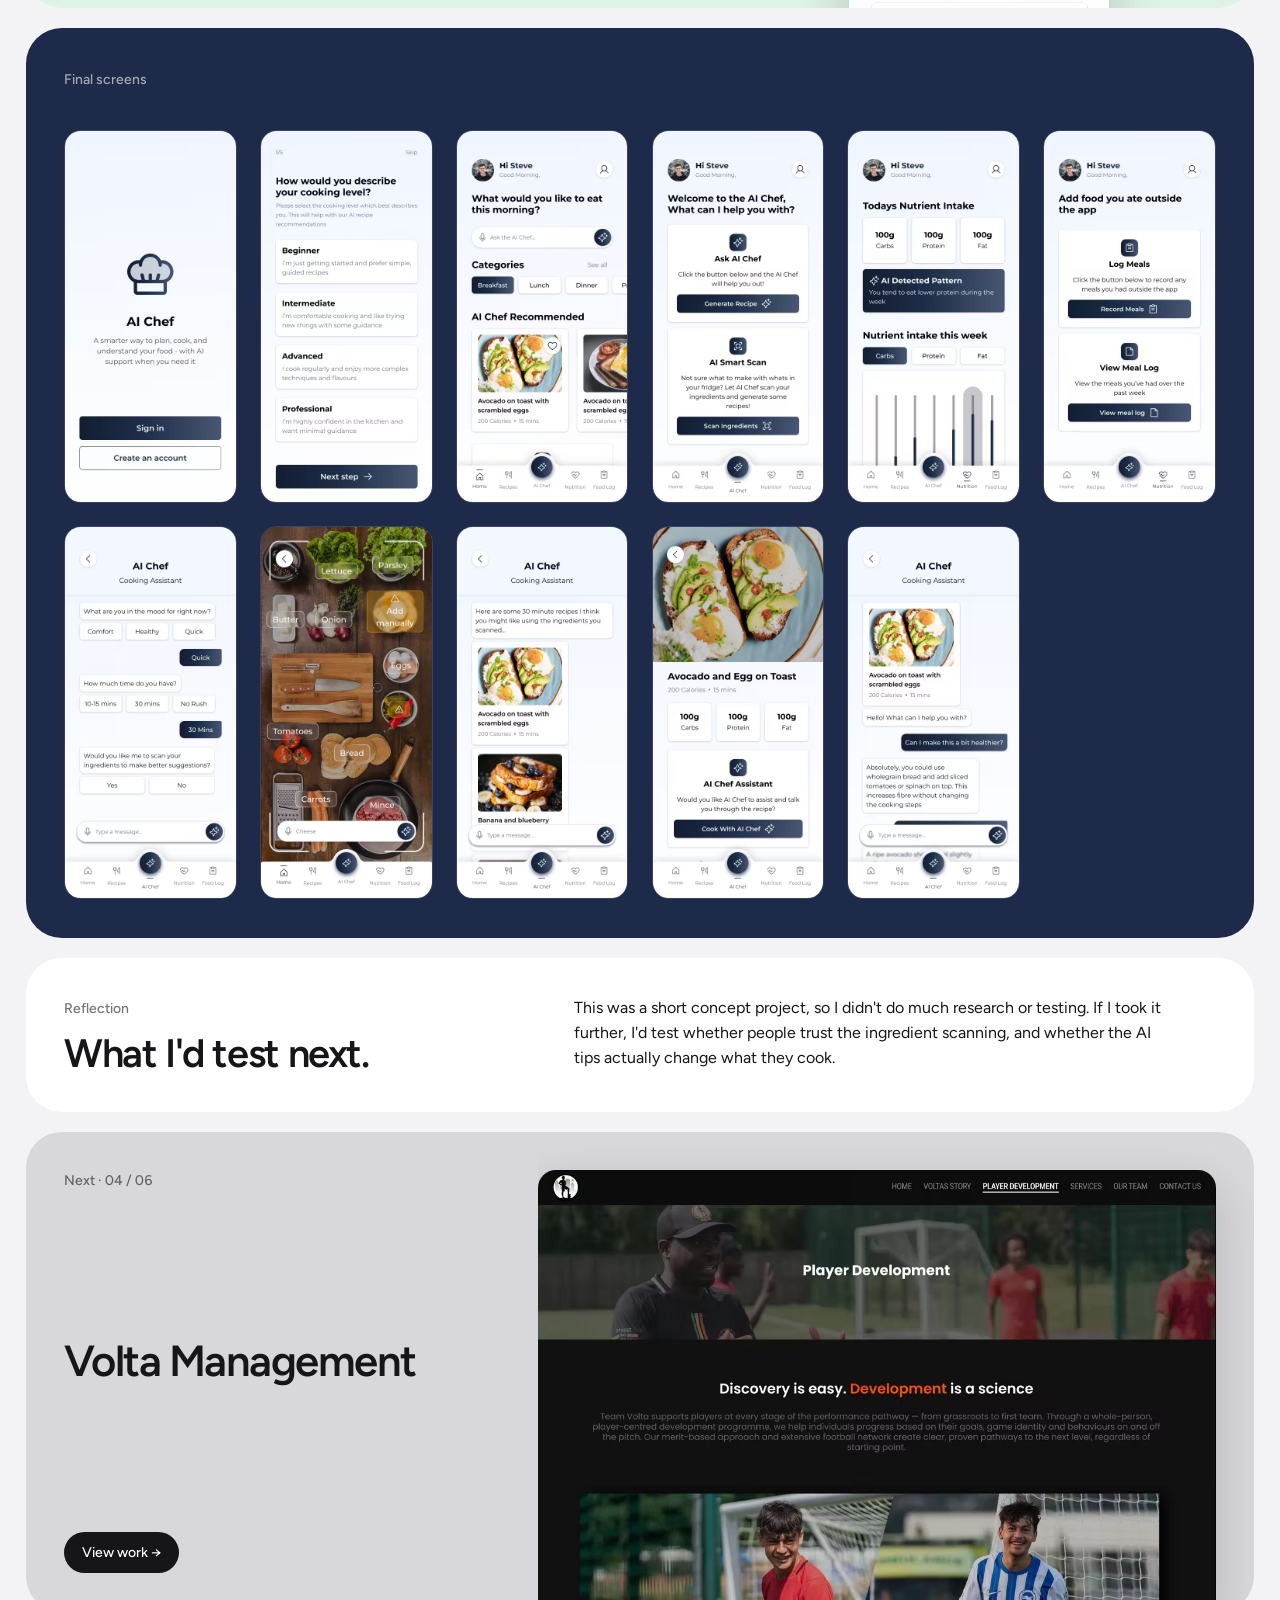
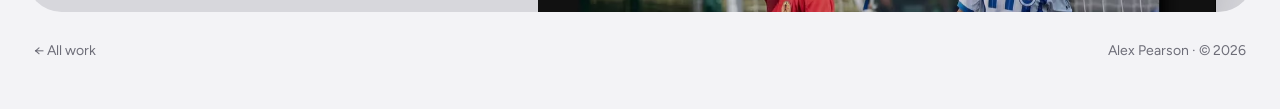
==== commit acd75c99: "Add Cheers case study and rewrite site copy in a plainer voice Add the Cheers page, its images and h" ====
--- a/ai-chef.html
+++ b/ai-chef.html
@@ -21,9 +21,9 @@
   </nav>
 
   <header class="hero case">
-    <span class="label">03 / 05 · Case study</span>
+    <span class="label">03 / 06 · Case study</span>
     <h1>AI Chef App</h1>
-    <p>A concept app exploring how AI can simplify cooking and personalise meal planning — helping users decide what to cook based on available ingredients, dietary needs, and personal preferences.</p>
+    <p>A concept app that uses AI to help people decide what to cook, based on the ingredients they have, their diet and what they like.</p>
     <div class="pills">
       <span class="pill"><span class="grey">Role</span> <b>UX / UI Designer</b></span>
       <span class="pill"><span class="grey">Type</span> <b>Concept App</b></span>
@@ -46,25 +46,25 @@
     <section class="card glance" aria-label="Project summary">
       <div>
         <span class="label">Problem</span>
-        <p>Recipe apps start with a search box. The idea was to start from the ingredients people already have.</p>
+        <p>Most recipe apps start with a search box. I wanted to start with the ingredients people already have.</p>
       </div>
       <div>
         <span class="label">What I did</span>
-        <p>A short university concept: mapped where AI could genuinely help, then designed and prototyped the app in Figma.</p>
+        <p>A short university project. I worked out where AI could actually help, then designed and prototyped the app in Figma.</p>
       </div>
       <div>
         <span class="label">Result</span>
-        <p>An 11-screen concept covering onboarding, ingredient scanning, recommendations and nutrition.</p>
+        <p>A concept covering onboarding, ingredient scanning, meal suggestions and nutrition.</p>
       </div>
     </section>
 
     <section class="card read">
       <div>
         <span class="label">Defining the experience</span>
-        <h2>Where could AI actually help?</h2>
+        <h2>Where could AI help?</h2>
       </div>
       <div class="body">
-        <p>Rather than add AI everywhere, I mapped the food journey into five areas and asked where AI could meaningfully help someone decide, from recognising ingredients to surfacing nutritional insights.</p>
+        <p>Instead of adding AI everywhere, I split the app into five areas and looked at where AI would actually be useful, from recognising ingredients to giving nutrition tips.</p>
         <div class="pills">
           <span class="pill">Onboarding preferences</span>
           <span class="pill">Meal recommendations</span>
@@ -79,10 +79,10 @@
       <section class="card decision" style="--tint: var(--butter);">
         <div class="decision-text">
           <span class="label">Decision 01 / 03</span>
-          <h3>Start from the ingredients, not a search</h3>
+          <h3>Start with your ingredients</h3>
           <dl class="why">
-            <div><dt>The problem</dt><dd>Searching for recipes assumes you already know what you want to cook.</dd></div>
-            <div><dt>What I designed</dt><dd>Users photograph the ingredients they have, the app recognises them, and suggests meals. It also helps reduce food waste.</dd></div>
+            <div><dt>The problem</dt><dd>Searching for recipes only works if you already know what you want to cook.</dd></div>
+            <div><dt>What I designed</dt><dd>You take a photo of your ingredients and the app suggests meals you can make with them. This also helps cut down on food waste.</dd></div>
           </dl>
         </div>
         <div class="decision-media"><picture><source srcset="AI%20chef/8.avif" type="image/avif" /><img loading="lazy" decoding="async" src="AI%20chef/8.jpg" width="440" height="956" alt="Ingredient scanner labelling items on a kitchen worktop" /></picture></div>
@@ -91,10 +91,10 @@
       <section class="card decision" style="--tint: var(--sky);">
         <div class="decision-text">
           <span class="label">Decision 02 / 03</span>
-          <h3>One insight, not a wall of numbers</h3>
+          <h3>Keep nutrition simple</h3>
           <dl class="why">
-            <div><dt>The problem</dt><dd>Nutritional data quickly becomes overwhelming and can feel intrusive.</dd></div>
-            <div><dt>What I designed</dt><dd>The AI surfaces a single detected pattern alongside daily intake, so the insight feels helpful rather than judgemental.</dd></div>
+            <div><dt>The problem</dt><dd>Too much nutrition data can be overwhelming and feel a bit judgemental.</dd></div>
+            <div><dt>What I designed</dt><dd>The app shows your daily intake with just one tip from the AI, so it feels helpful rather than preachy.</dd></div>
           </dl>
         </div>
         <div class="decision-media"><picture><source srcset="AI%20chef/5.avif" type="image/avif" /><img loading="lazy" decoding="async" src="AI%20chef/5.jpg" width="440" height="956" alt="Nutrition screen with daily intake and one AI detected pattern" /></picture></div>
@@ -103,10 +103,10 @@
       <section class="card decision" style="--tint: var(--mint);">
         <div class="decision-text">
           <span class="label">Decision 03 / 03</span>
-          <h3>Recommendations that know you</h3>
+          <h3>Personal suggestions</h3>
           <dl class="why">
-            <div><dt>The problem</dt><dd>Generic recipe browsing ignores what you like and what you've already eaten.</dd></div>
-            <div><dt>What I designed</dt><dd>Suggestions draw on preferences set during onboarding, previous meals and nutritional patterns.</dd></div>
+            <div><dt>The problem</dt><dd>Normal recipe apps don't know what you like or what you've already eaten.</dd></div>
+            <div><dt>What I designed</dt><dd>Suggestions are based on what you said you like when signing up, your past meals and your nutrition.</dd></div>
           </dl>
         </div>
         <div class="decision-media"><picture><source srcset="AI%20chef/3.avif" type="image/avif" /><img loading="lazy" decoding="async" src="AI%20chef/3.jpg" width="440" height="956" alt="Home screen with AI Chef recommended meals" /></picture></div>
@@ -115,7 +115,7 @@
 
     <!-- APP SCREENS -->
     <section class="card dark" style="--tint: var(--aichef);">
-      <div class="caption"><span class="label">Selected screens from the final design</span></div>
+      <div class="caption"><span class="label">Final screens</span></div>
       <div class="screens" style="--cols: 6;">
         <picture><source srcset="AI%20chef/1.avif" type="image/avif" /><img loading="lazy" decoding="async" src="AI%20chef/1.jpg" width="440" height="956" alt="AI Chef screen 1" /></picture>
         <picture><source srcset="AI%20chef/2.avif" type="image/avif" /><img loading="lazy" decoding="async" src="AI%20chef/2.jpg" width="440" height="956" alt="AI Chef screen 2" /></picture>
@@ -134,17 +134,17 @@
     <section class="card read">
       <div>
         <span class="label">Reflection</span>
-        <h2>What I would test next.</h2>
+        <h2>What I'd test next.</h2>
       </div>
       <div class="body">
-        <p>This was a short concept project, so research and testing were light. If I took it further, I would test whether people trust the ingredient recognition, and whether a single insight is enough to change what they cook.</p>
+        <p>This was a short concept project, so I didn't do much research or testing. If I took it further, I'd test whether people trust the ingredient scanning, and whether the AI tips actually change what they cook.</p>
       </div>
     </section>
 
     <!-- NEXT PROJECT -->
     <a class="card next" style="--tint: var(--volta);" href="volta-management.html">
       <div class="next-text">
-        <span class="label">Next · 04 / 05</span>
+        <span class="label">Next · 04 / 06</span>
         <h2>Volta Management</h2>
         <span class="more">View work →</span>
       </div>
--- a/styles.css
+++ b/styles.css
@@ -25,6 +25,8 @@
   --aichef: #1E2A4A;
   --volta: #D7D7DC;
   --united: #C8102E;
+  --cheers: #121212;
+  --cheers-accent: #E8862E;
   --sans: 'Figtree', system-ui, -apple-system, 'Segoe UI', sans-serif;
   --pad: clamp(12px, 2vw, 28px);
   --in: clamp(20px, 3vw, 44px);
@@ -926,3 +928,14 @@
     grid-template-columns: minmax(0, 1fr);
   }
 }
+
+.explainers .caption p {
+  margin-top: 10px;
+  max-width: 60ch;
+  opacity: 0.75;
+}
+
+.explainers .screens {
+  max-width: 900px;
+  margin: 0 auto;
+}
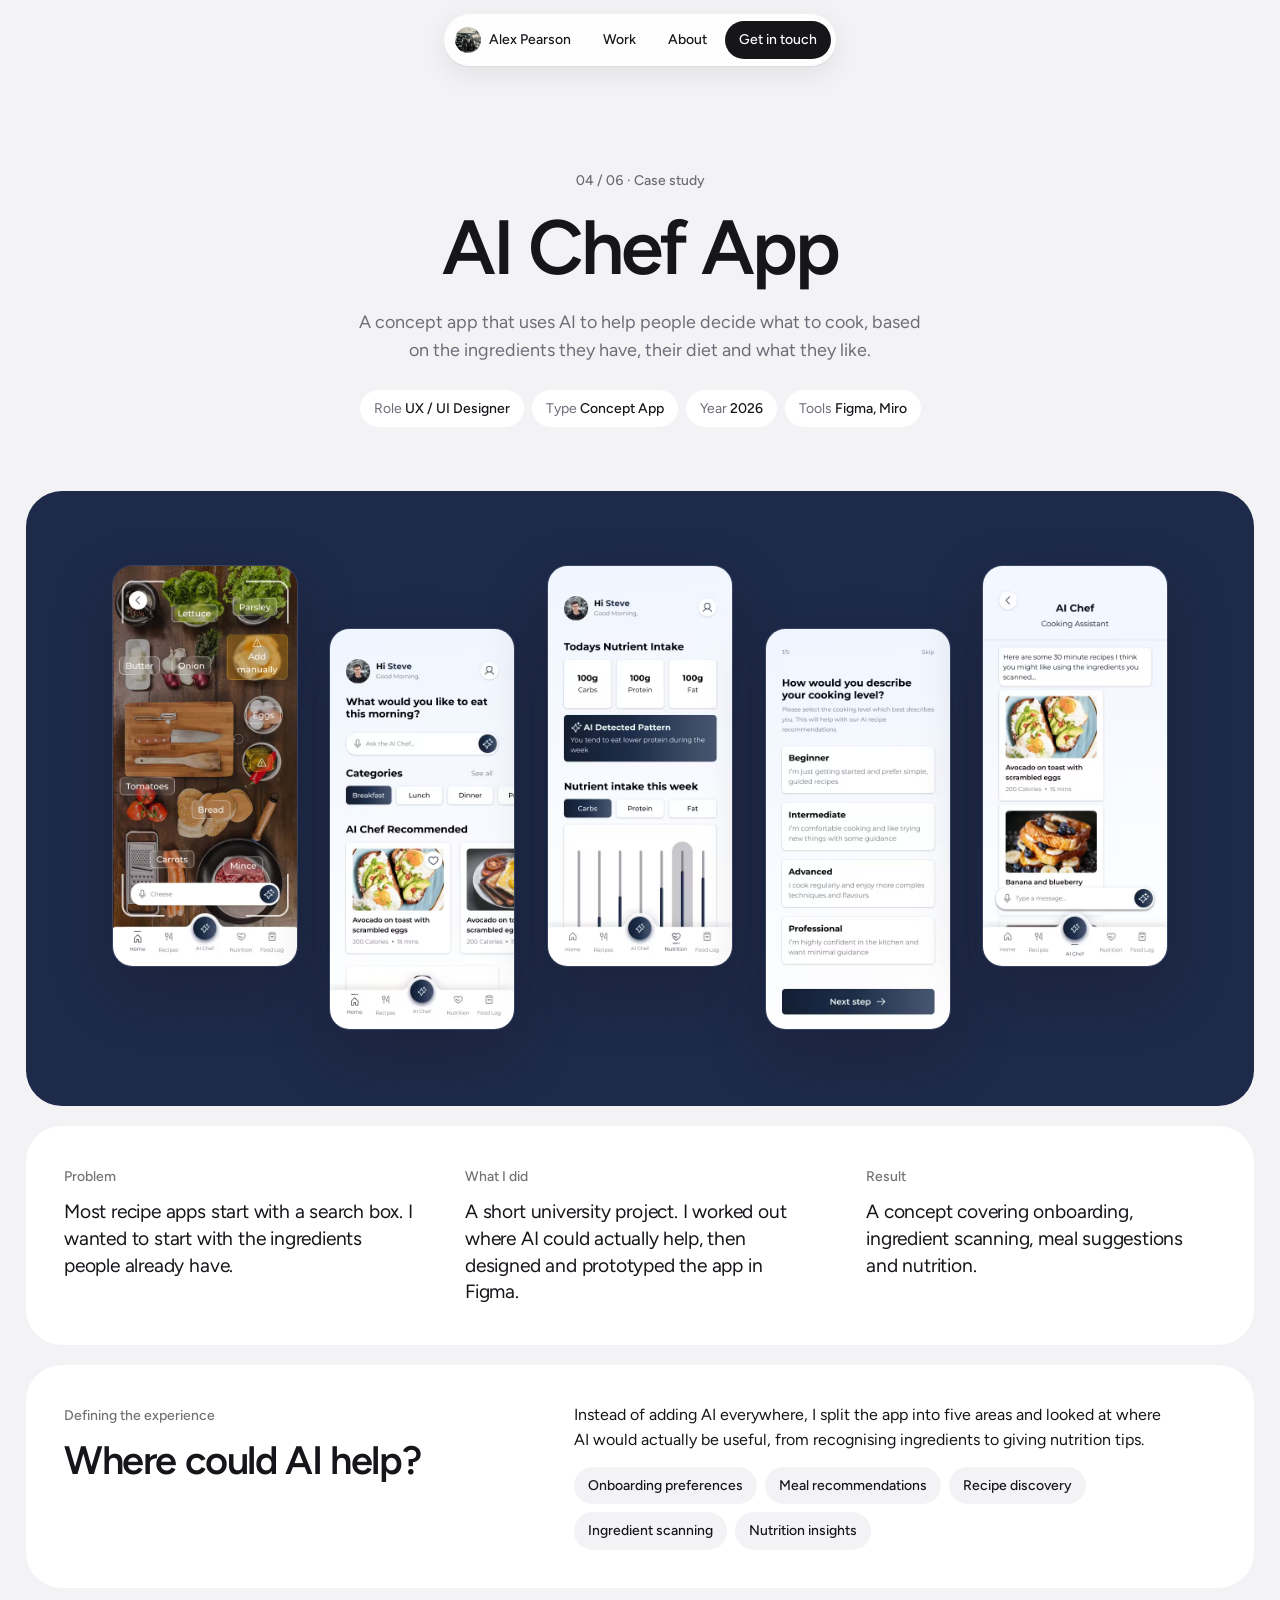
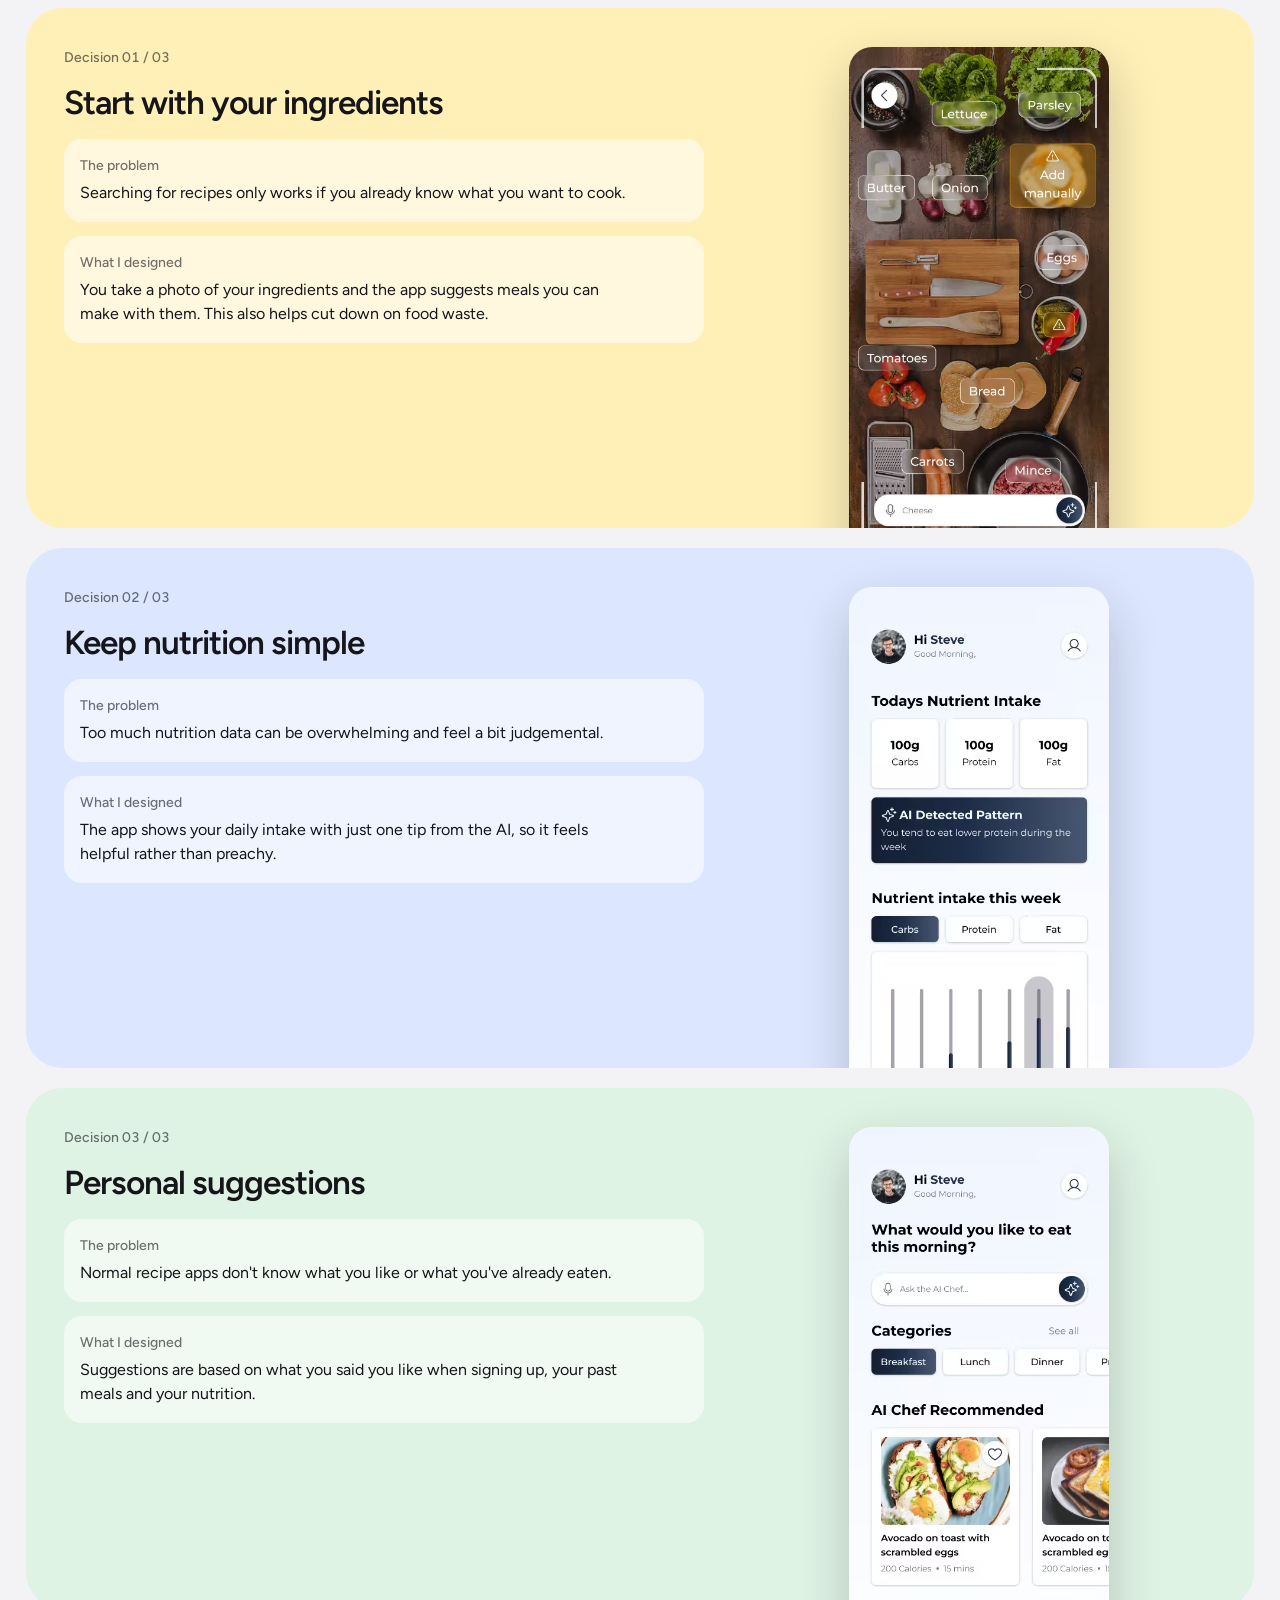
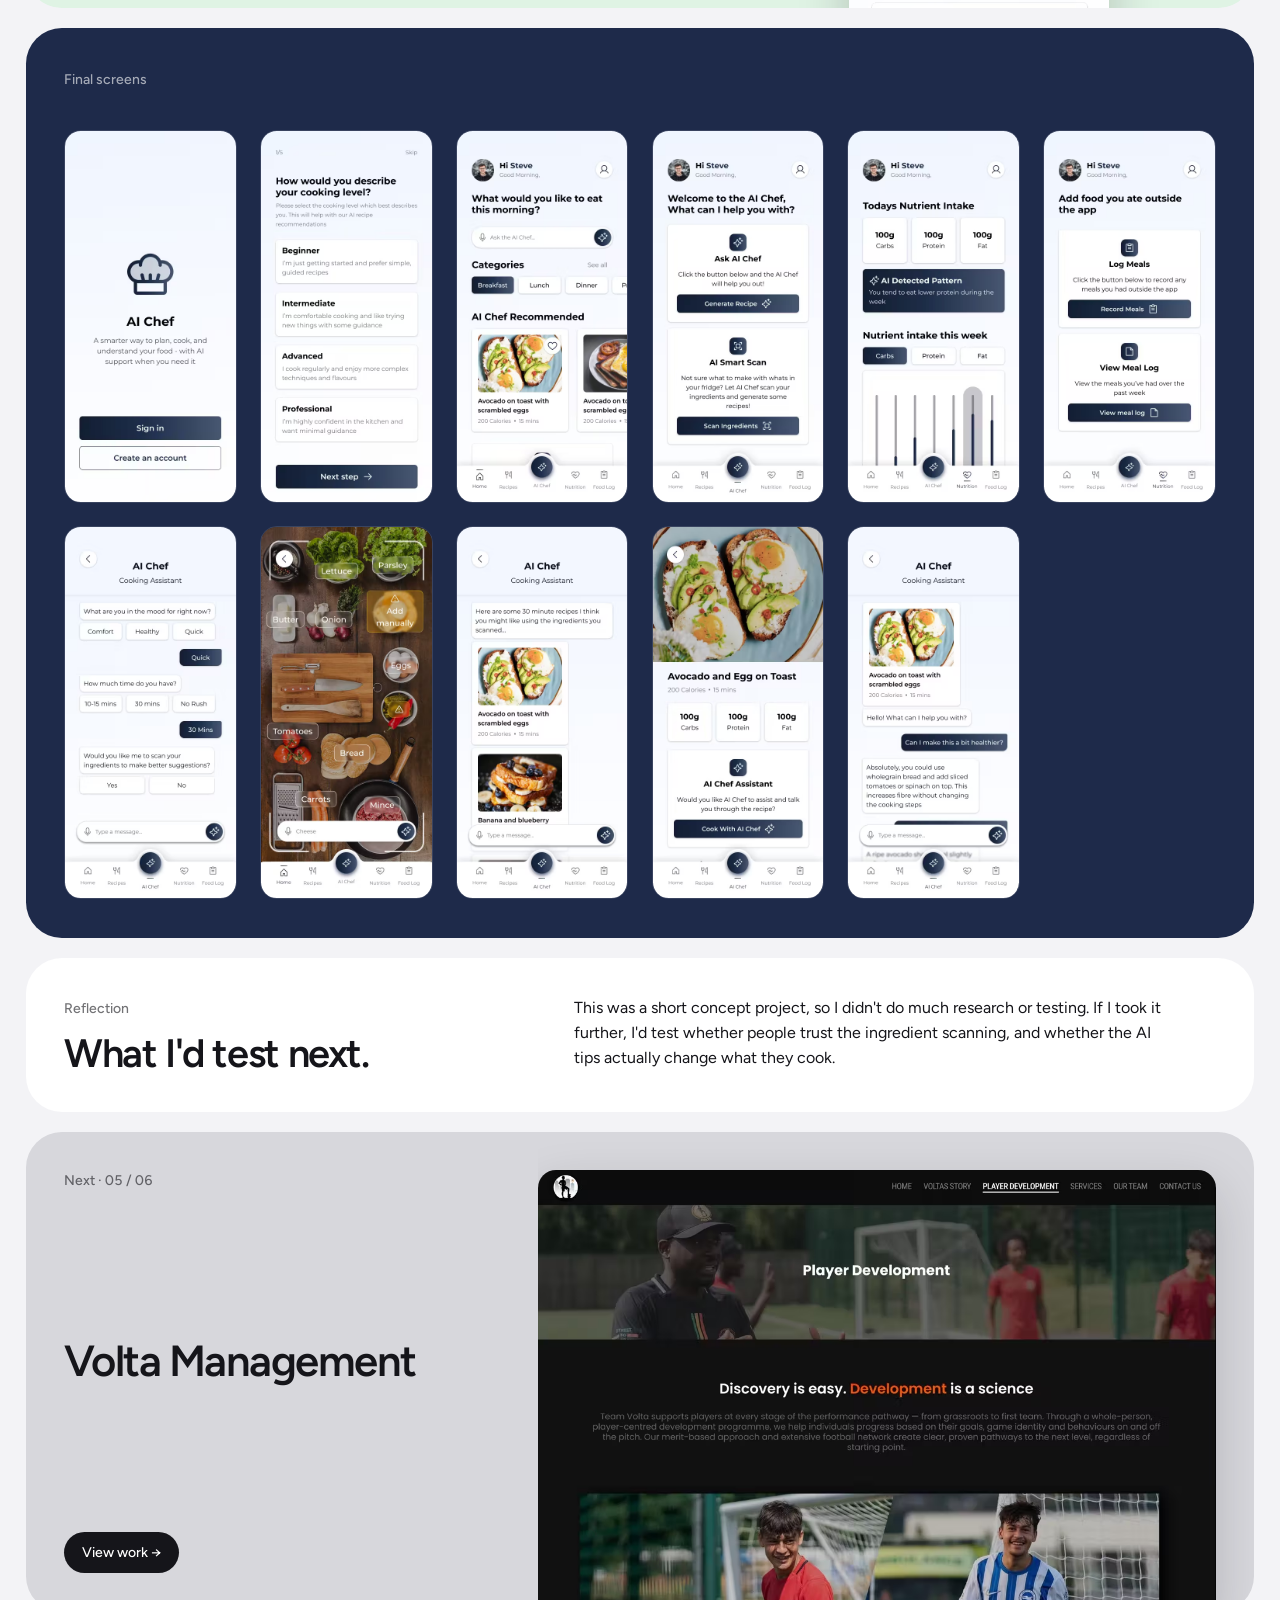
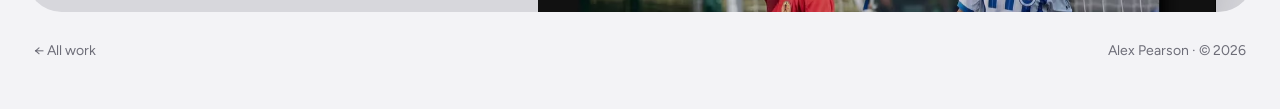
==== commit 2de2345b: "Move Cheers to the top of the project list Co-Authored-By: Claude Opus 5.5 <noreply@anthropic.com>" ====
--- a/ai-chef.html
+++ b/ai-chef.html
@@ -21,7 +21,7 @@
   </nav>
 
   <header class="hero case">
-    <span class="label">03 / 06 · Case study</span>
+    <span class="label">04 / 06 · Case study</span>
     <h1>AI Chef App</h1>
     <p>A concept app that uses AI to help people decide what to cook, based on the ingredients they have, their diet and what they like.</p>
     <div class="pills">
@@ -144,7 +144,7 @@
     <!-- NEXT PROJECT -->
     <a class="card next" style="--tint: var(--volta);" href="volta-management.html">
       <div class="next-text">
-        <span class="label">Next · 04 / 06</span>
+        <span class="label">Next · 05 / 06</span>
         <h2>Volta Management</h2>
         <span class="more">View work →</span>
       </div>
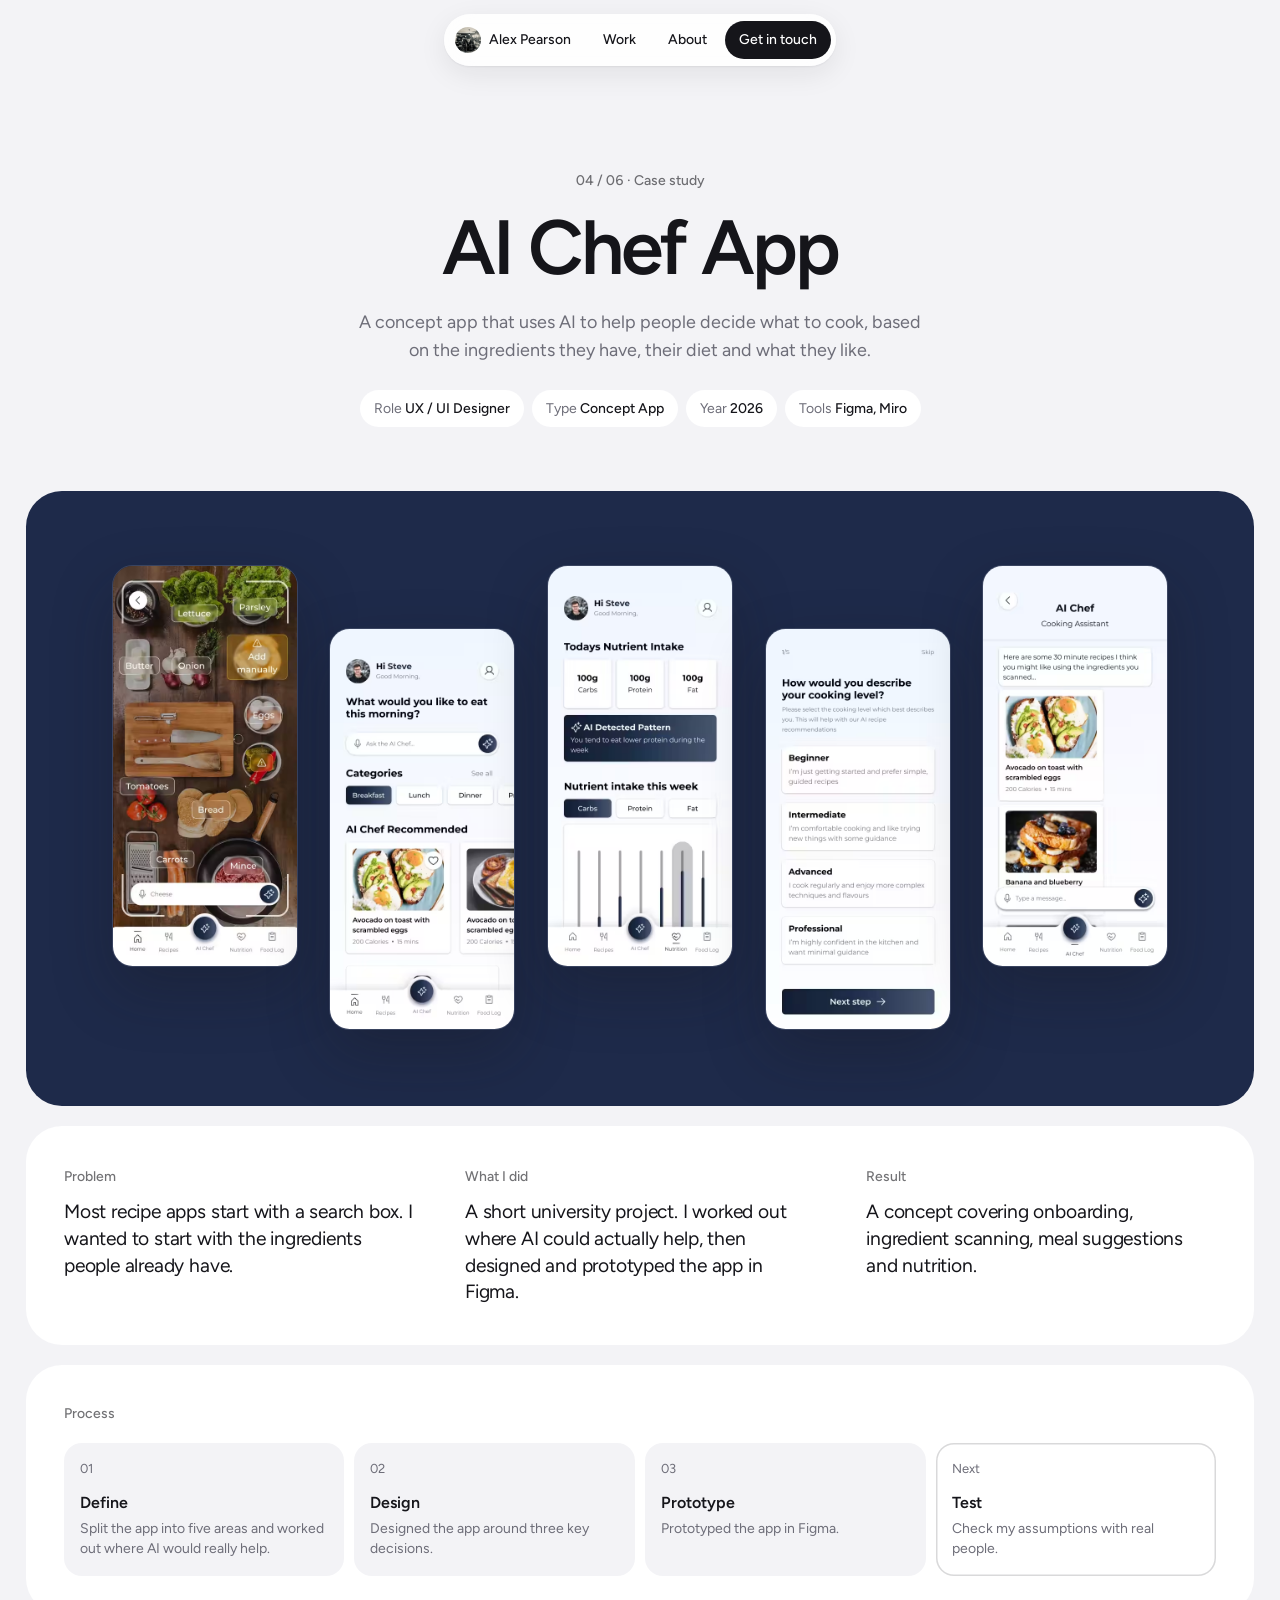
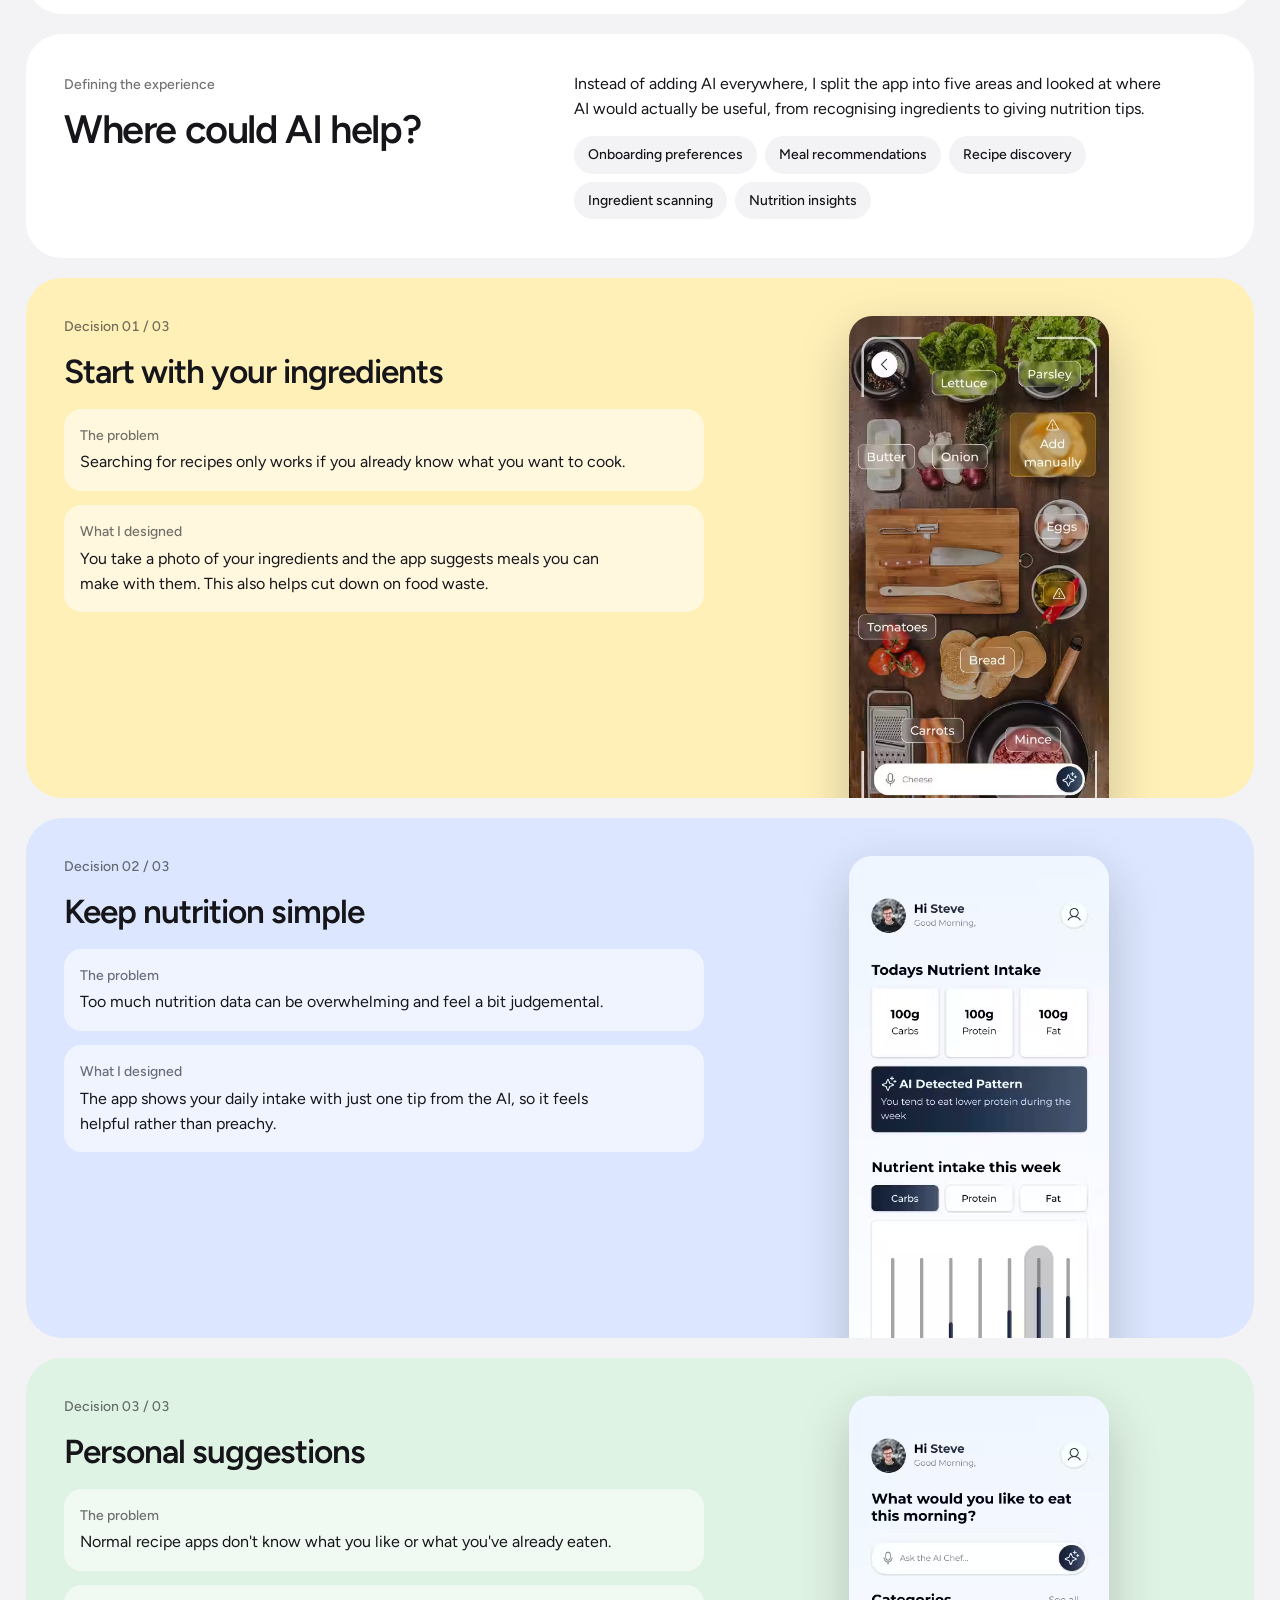
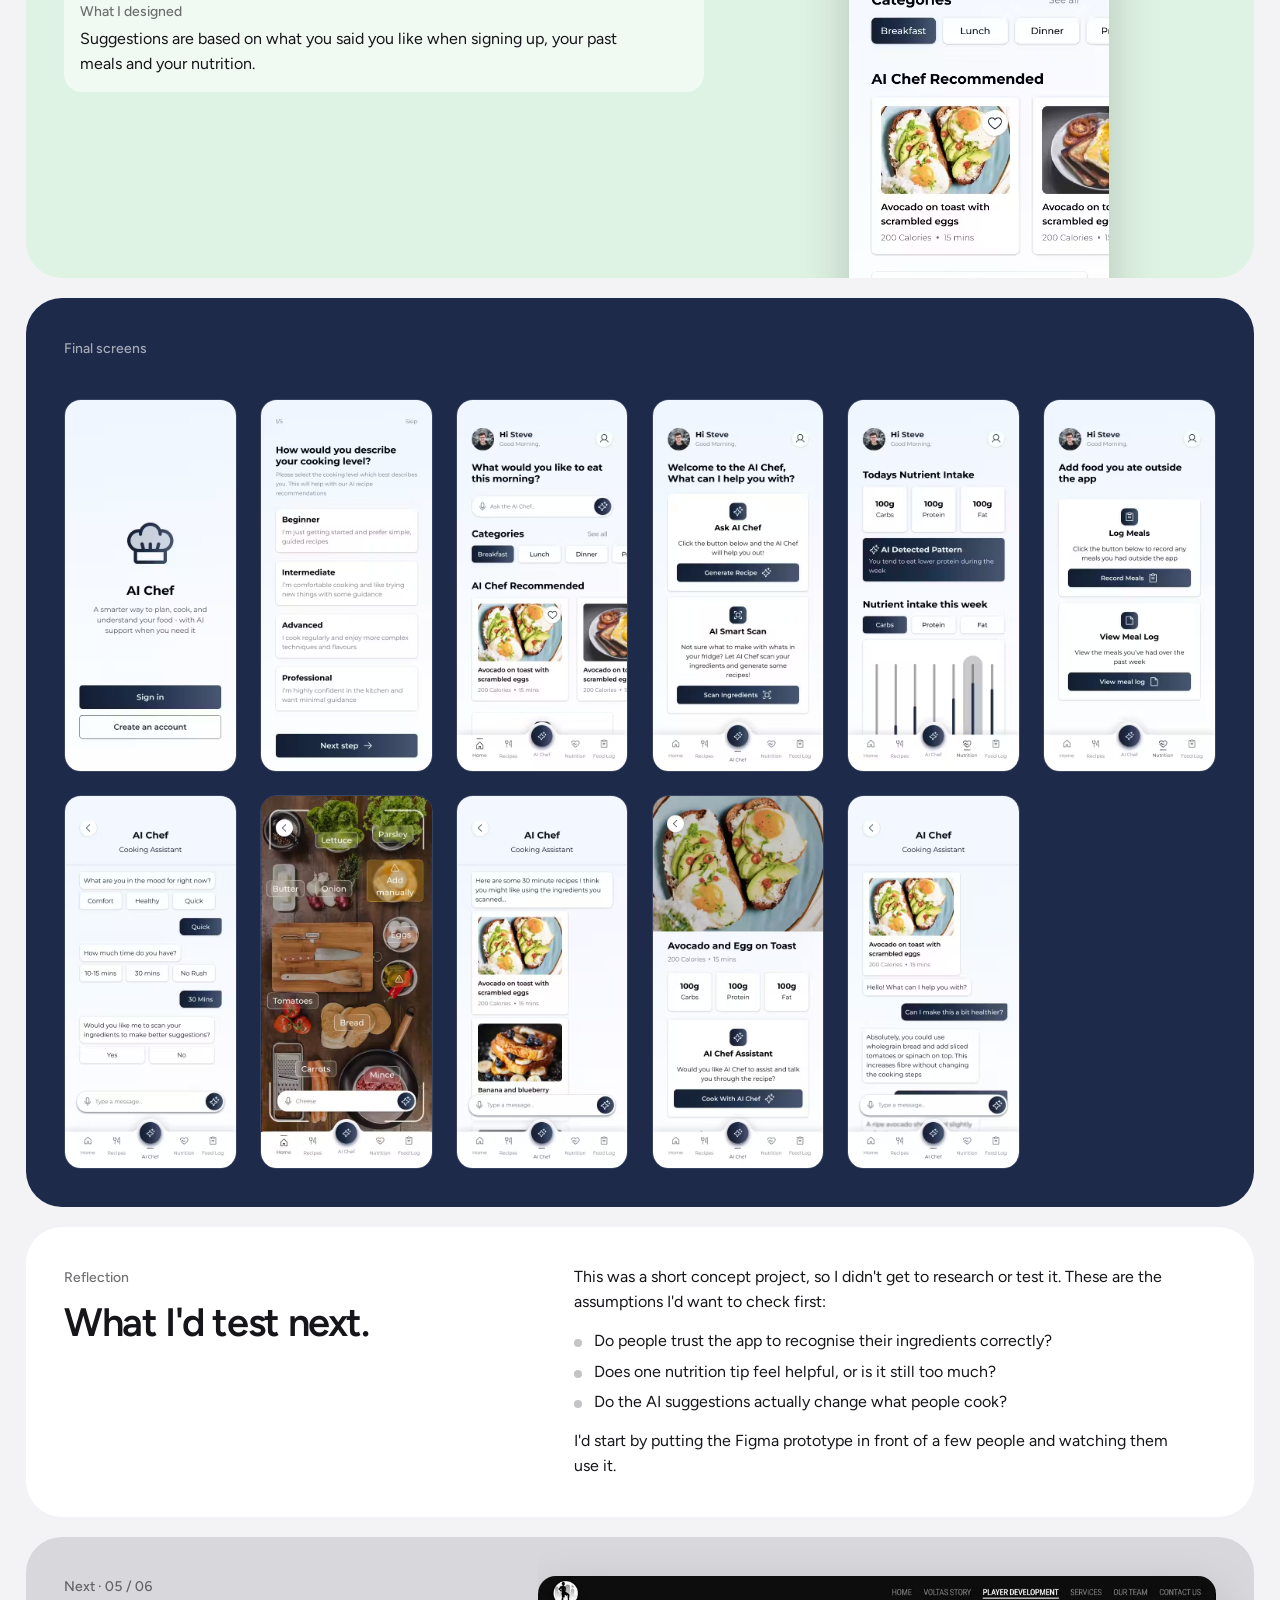
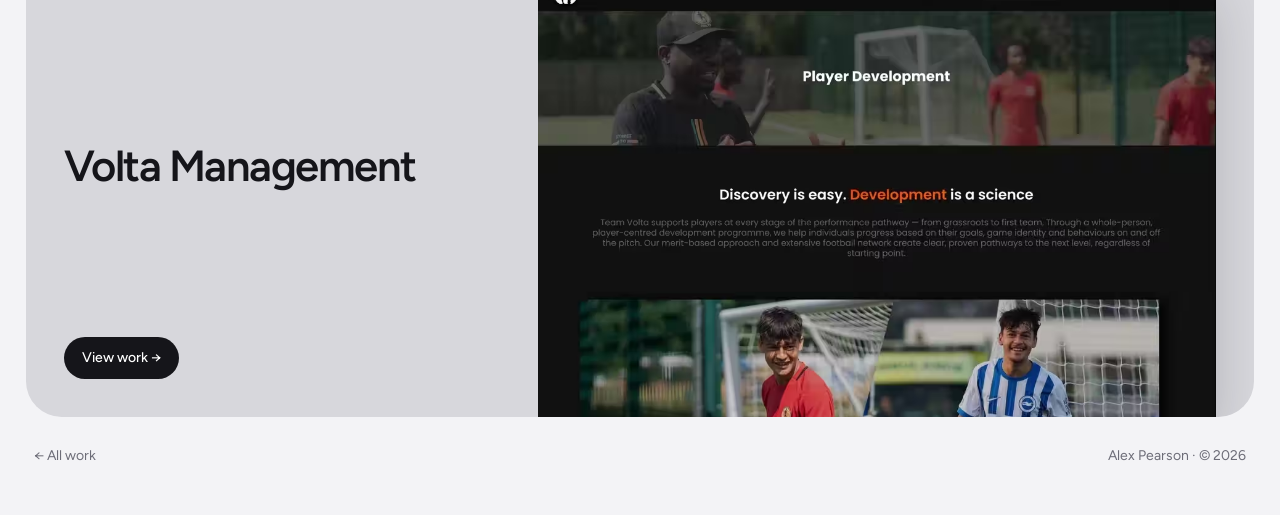
==== commit 83e1ccdf: "Show process and iteration on each case study, focus Hawk-Eye on cricket and move it first Co-Author" ====
--- a/ai-chef.html
+++ b/ai-chef.html
@@ -56,6 +56,17 @@
         <span class="label">Result</span>
         <p>A concept covering onboarding, ingredient scanning, meal suggestions and nutrition.</p>
       </div>
+    </section>
+
+    <!-- PROCESS -->
+    <section class="card process" aria-label="Design process">
+      <span class="label">Process</span>
+      <ol style="--steps: 4;">
+        <li><b>Define</b><span>Split the app into five areas and worked out where AI would really help.</span></li>
+        <li><b>Design</b><span>Designed the app around three key decisions.</span></li>
+        <li><b>Prototype</b><span>Prototyped the app in Figma.</span></li>
+        <li class="upcoming"><b>Test</b><span>Check my assumptions with real people.</span></li>
+      </ol>
     </section>
 
     <section class="card read">
@@ -137,7 +148,13 @@
         <h2>What I'd test next.</h2>
       </div>
       <div class="body">
-        <p>This was a short concept project, so I didn't do much research or testing. If I took it further, I'd test whether people trust the ingredient scanning, and whether the AI tips actually change what they cook.</p>
+        <p>This was a short concept project, so I didn't get to research or test it. These are the assumptions I'd want to check first:</p>
+        <ul class="list">
+          <li>Do people trust the app to recognise their ingredients correctly?</li>
+          <li>Does one nutrition tip feel helpful, or is it still too much?</li>
+          <li>Do the AI suggestions actually change what people cook?</li>
+        </ul>
+        <p>I'd start by putting the Figma prototype in front of a few people and watching them use it.</p>
       </div>
     </section>
 
--- a/styles.css
+++ b/styles.css
@@ -939,3 +939,115 @@
   max-width: 900px;
   margin: 0 auto;
 }
+
+/* ── CASE STUDY: PROCESS AND ITERATION ── */
+.process {
+  display: grid;
+  gap: 18px;
+  padding: var(--in);
+}
+
+.process ol {
+  list-style: none;
+  display: grid;
+  grid-template-columns: repeat(var(--steps, 5), minmax(0, 1fr));
+  gap: 10px;
+  counter-reset: step;
+}
+
+.process li {
+  background: var(--bg);
+  border-radius: 18px;
+  padding: 16px;
+}
+
+.process li::before {
+  counter-increment: step;
+  content: counter(step, decimal-leading-zero);
+  display: block;
+  margin-bottom: 14px;
+  font-size: 13px;
+  color: var(--grey);
+}
+
+.process li.upcoming {
+  background: none;
+  box-shadow: inset 0 0 0 1.5px rgba(21, 21, 26, 0.16);
+}
+
+.process li.upcoming::before {
+  content: 'Next';
+}
+
+.process b {
+  display: block;
+  font-weight: 600;
+  line-height: 1.25;
+  margin-bottom: 6px;
+}
+
+.process li span {
+  display: block;
+  font-size: 14px;
+  line-height: 1.45;
+  color: var(--grey);
+}
+
+.loops {
+  display: grid;
+  gap: 10px;
+}
+
+.loop {
+  background: var(--bg);
+  border-radius: 18px;
+  padding: 18px;
+}
+
+.loop > b {
+  display: block;
+  font-weight: 600;
+  margin-bottom: 12px;
+}
+
+.loop dl {
+  display: grid;
+  gap: 10px;
+}
+
+.loop dl div {
+  display: grid;
+  grid-template-columns: 110px minmax(0, 1fr);
+  gap: 14px;
+}
+
+.loop dt {
+  font-size: 14px;
+  color: var(--grey);
+}
+
+.loop dd {
+  font-size: 15px;
+  line-height: 1.45;
+}
+
+@media (max-width: 1100px) {
+  .process ol {
+    grid-template-columns: repeat(3, minmax(0, 1fr));
+  }
+}
+
+@media (max-width: 820px) {
+  .process ol {
+    grid-template-columns: minmax(0, 1fr);
+  }
+
+  .process li::before {
+    margin-bottom: 8px;
+  }
+
+  .loop dl div {
+    grid-template-columns: minmax(0, 1fr);
+    gap: 2px;
+  }
+}
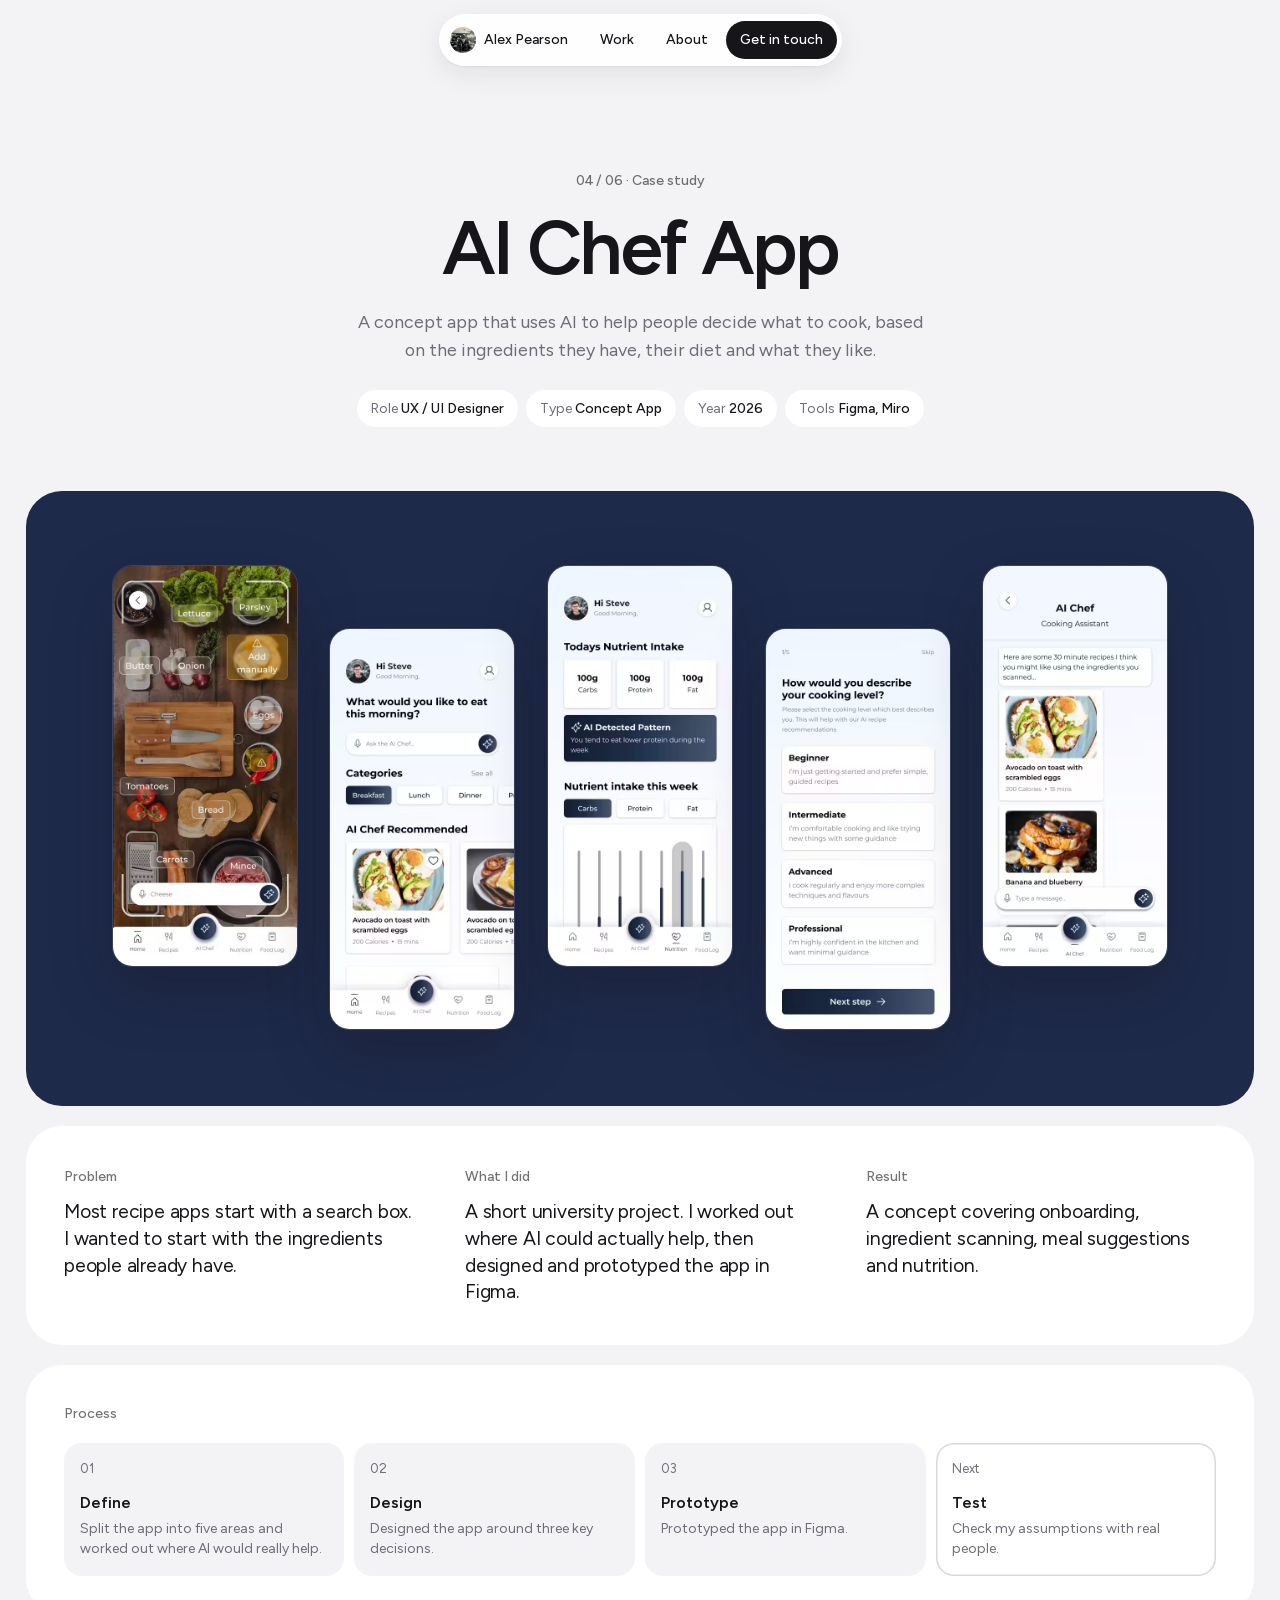
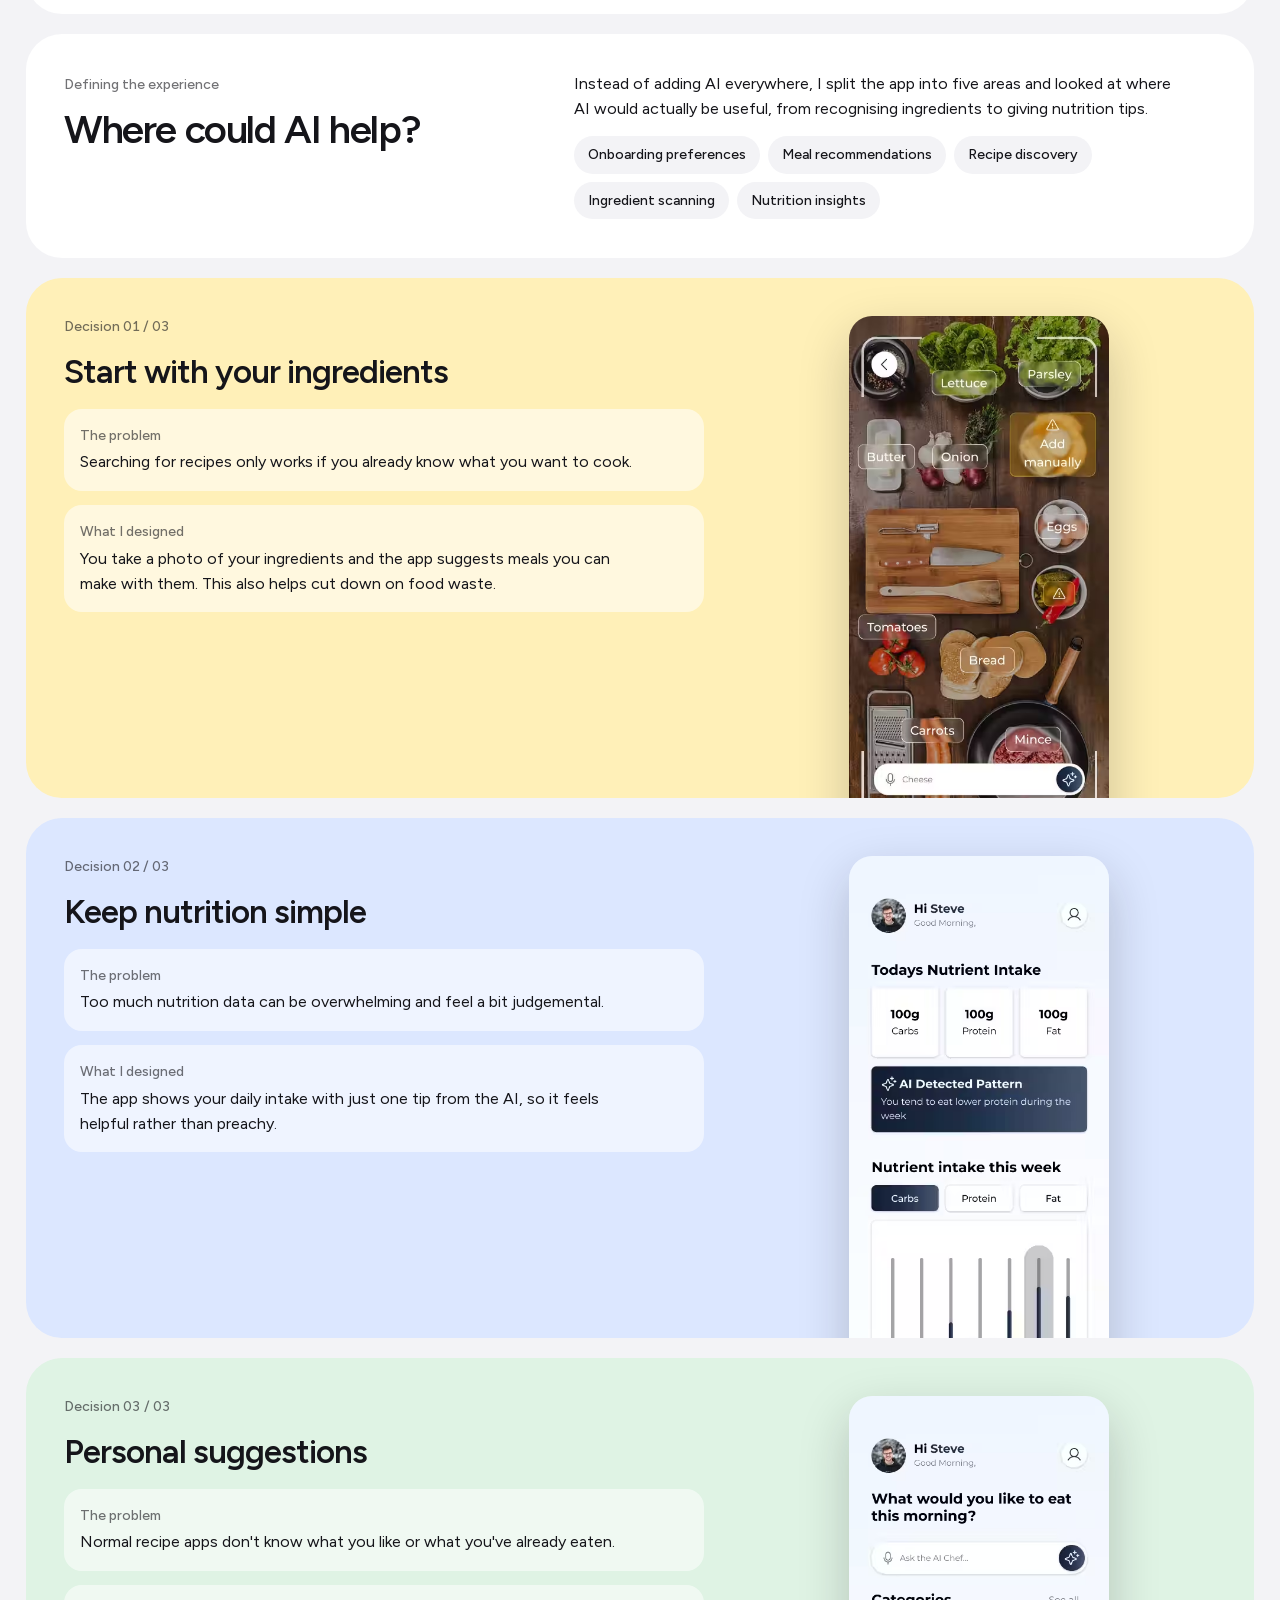
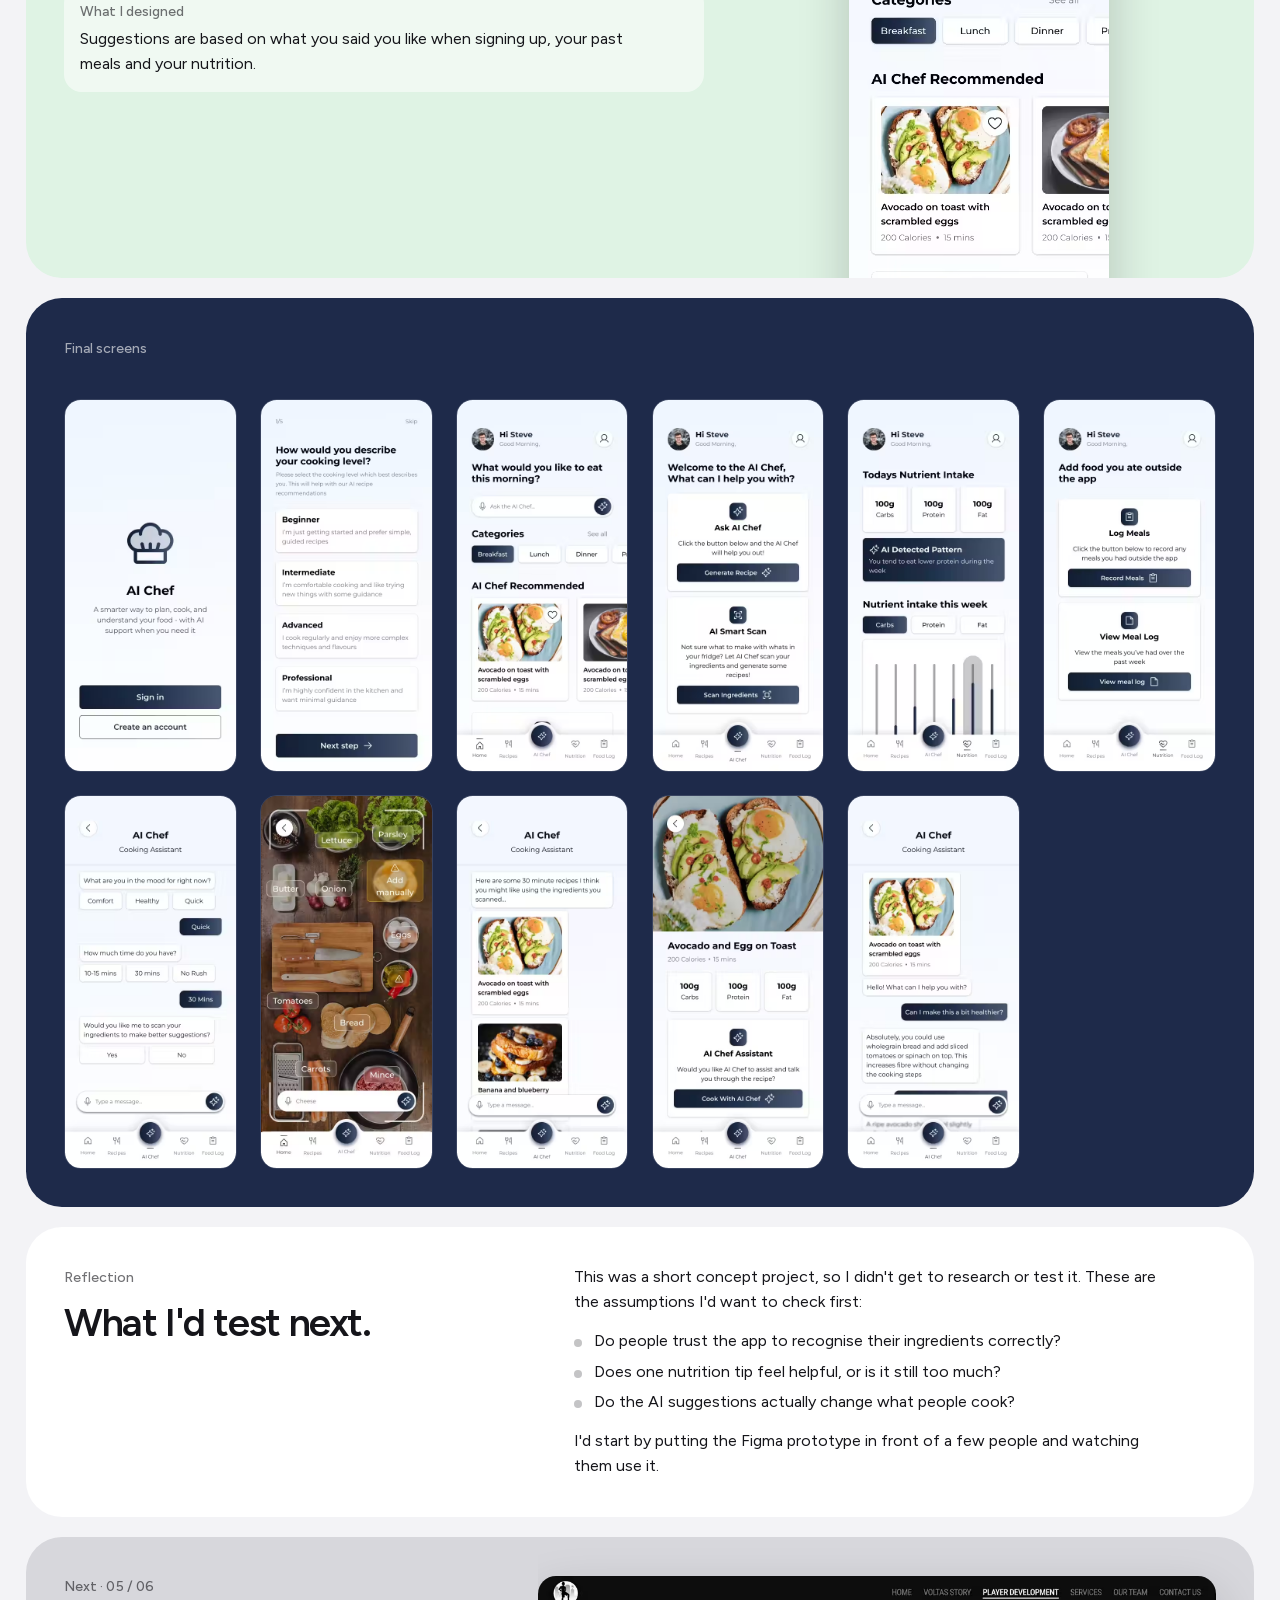
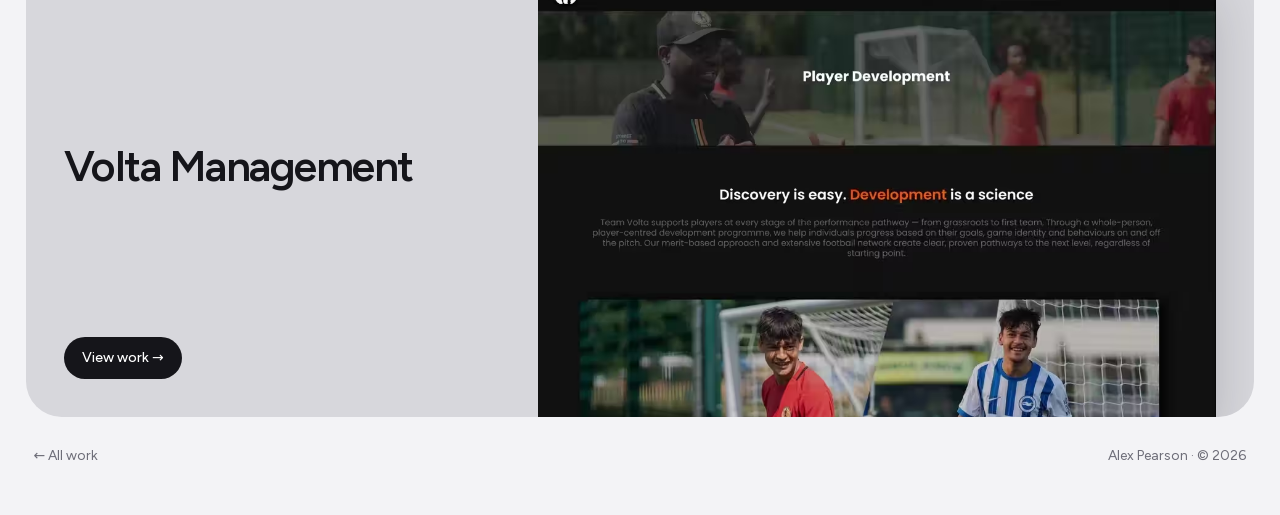
==== commit db488324: "Speed up page loads: self-host Figtree, prerender links on hover, prioritise hero images Co-Authored" ====
--- a/ai-chef.html
+++ b/ai-chef.html
@@ -5,10 +5,11 @@
   <meta name="viewport" content="width=device-width, initial-scale=1.0" />
   <title>AI Chef App — Alex Pearson</title>
   <meta name="description" content="Case study: a concept app that uses AI to help people decide what to cook from the ingredients they already have." />
-  <link rel="preconnect" href="https://fonts.googleapis.com" />
-  <link rel="preconnect" href="https://fonts.gstatic.com" crossorigin />
-  <link href="https://fonts.googleapis.com/css2?family=Figtree:wght@400;500;600&display=swap" rel="stylesheet" />
-  <link rel="stylesheet" href="styles.css" />
+  <link rel="preload" href="fonts/figtree-latin.woff2" as="font" type="font/woff2" crossorigin />
+  <link rel="stylesheet" href="styles.css?v=4" />
+  <script type="speculationrules">
+    {"prerender": [{"where": {"href_matches": "/*"}, "eagerness": "moderate"}]}
+  </script>
 </head>
 <body>
 
@@ -35,7 +36,7 @@
   <main class="wrap">
 
     <div class="card dark showcase" style="--tint: var(--aichef);">
-      <picture><source srcset="AI%20chef/8.avif" type="image/avif" /><img src="AI%20chef/8.jpg" width="440" height="956" alt="Ingredient scanner labelling items on a worktop" /></picture>
+      <picture><source srcset="AI%20chef/8.avif" type="image/avif" /><img fetchpriority="high" src="AI%20chef/8.jpg" width="440" height="956" alt="Ingredient scanner labelling items on a worktop" /></picture>
       <picture><source srcset="AI%20chef/3.avif" type="image/avif" /><img src="AI%20chef/3.jpg" width="440" height="956" alt="Home screen with recommended meals" /></picture>
       <picture><source srcset="AI%20chef/5.avif" type="image/avif" /><img src="AI%20chef/5.jpg" width="440" height="956" alt="Nutrition screen" /></picture>
       <picture><source srcset="AI%20chef/2.avif" type="image/avif" /><img src="AI%20chef/2.jpg" width="440" height="956" alt="AI Chef screen" /></picture>
--- a/styles.css
+++ b/styles.css
@@ -1,3 +1,21 @@
+/* Figtree, self-hosted (one variable file covers weights 400–600) */
+@font-face {
+  font-family: 'Figtree';
+  font-style: normal;
+  font-weight: 400 600;
+  font-display: swap;
+  src: url(fonts/figtree-latin-ext.woff2) format('woff2');
+  unicode-range: U+0100-02BA, U+02BD-02C5, U+02C7-02CC, U+02CE-02D7, U+02DD-02FF, U+0304, U+0308, U+0329, U+1D00-1DBF, U+1E00-1E9F, U+1EF2-1EFF, U+2020, U+20A0-20AB, U+20AD-20C4, U+2113, U+2C60-2C7F, U+A720-A7FF;
+}
+@font-face {
+  font-family: 'Figtree';
+  font-style: normal;
+  font-weight: 400 600;
+  font-display: swap;
+  src: url(fonts/figtree-latin.woff2) format('woff2');
+  unicode-range: U+0000-00FF, U+0131, U+0152-0153, U+02BB-02BC, U+02C6, U+02DA, U+02DC, U+0304, U+0308, U+0329, U+2000-206F, U+20AC, U+2122, U+2191, U+2193, U+2212, U+2215, U+FEFF, U+FFFD;
+}
+
 *, *::before, *::after {
   box-sizing: border-box;
   margin: 0;
@@ -1051,3 +1069,20 @@
     gap: 2px;
   }
 }
+
+/* A logo shown on its own, centred, instead of a screenshot */
+.project-media.logo {
+  padding: var(--in);
+  align-items: center;
+  justify-content: center;
+}
+
+.project-media.logo > picture > img,
+.project-media.logo > img {
+  width: min(62%, 410px);
+  margin: auto;
+  height: auto;
+  border-radius: 0;
+  box-shadow: none;
+  outline: none;
+}
